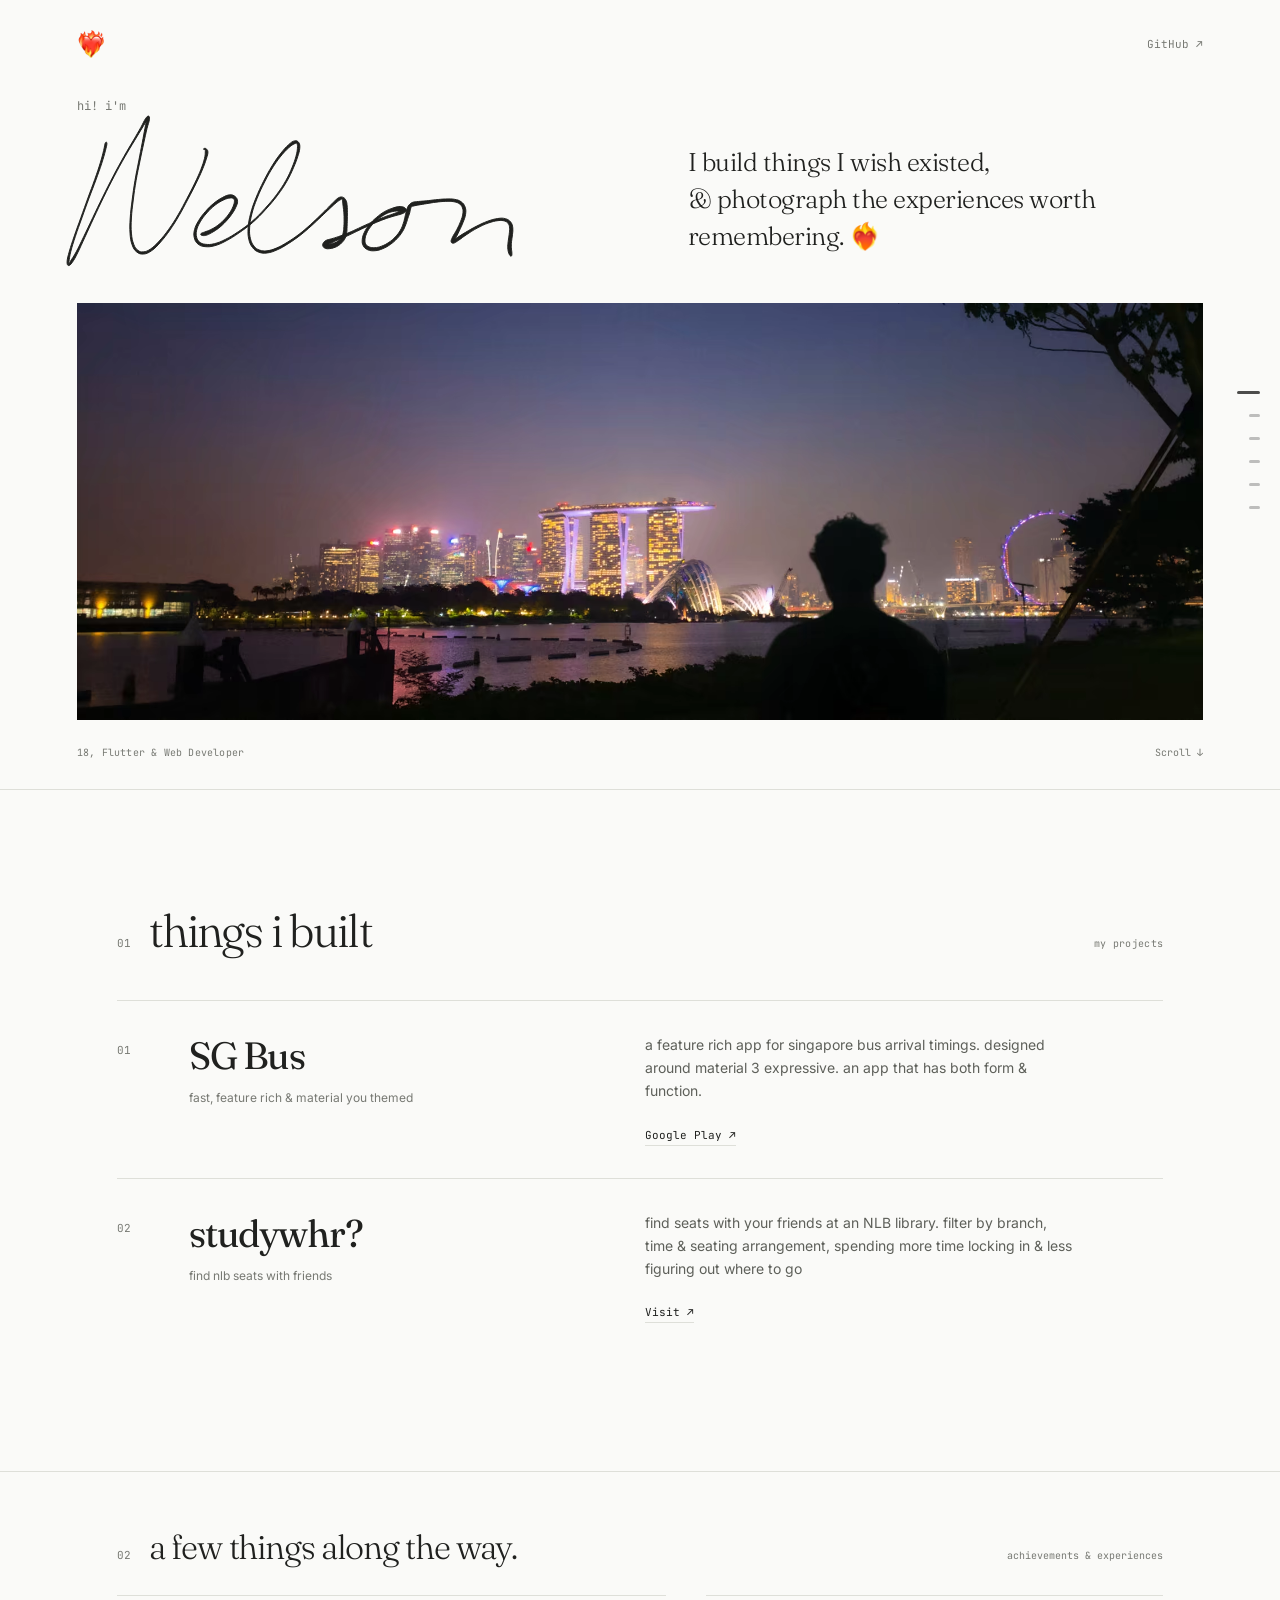
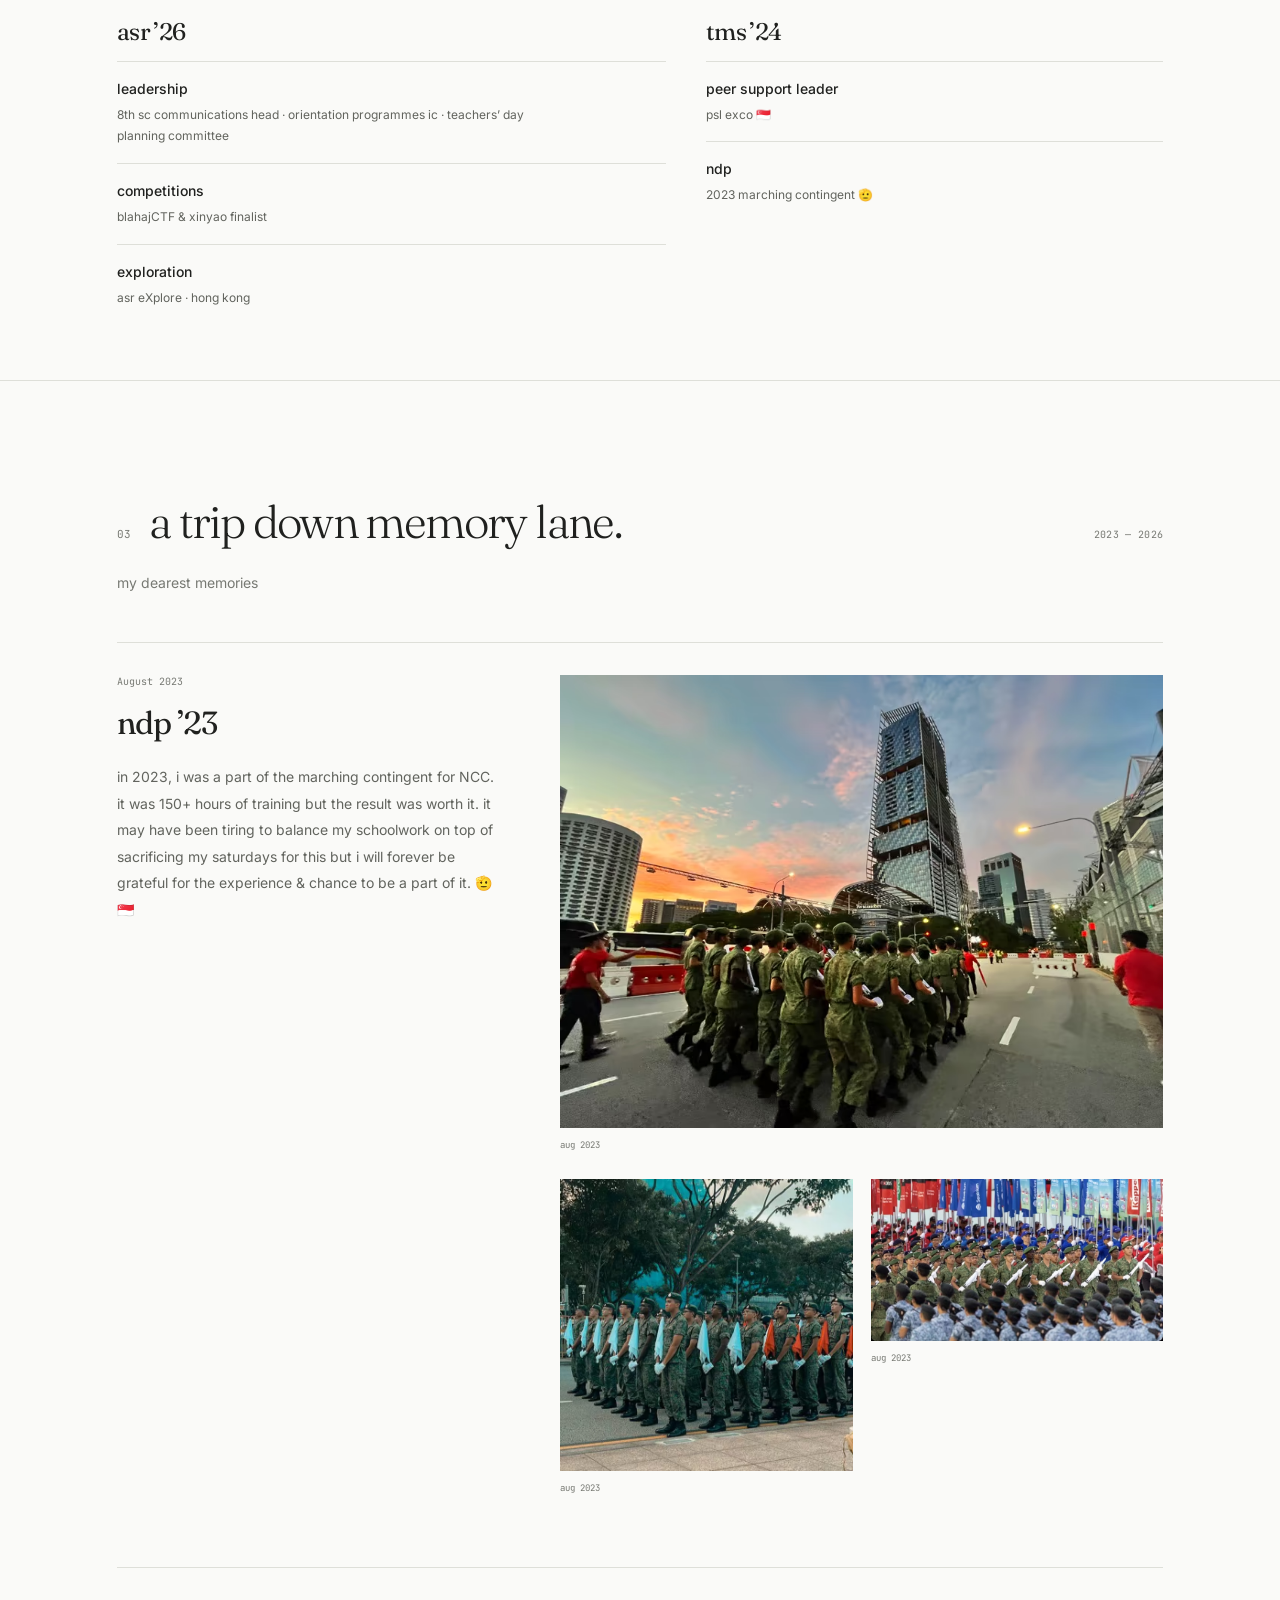
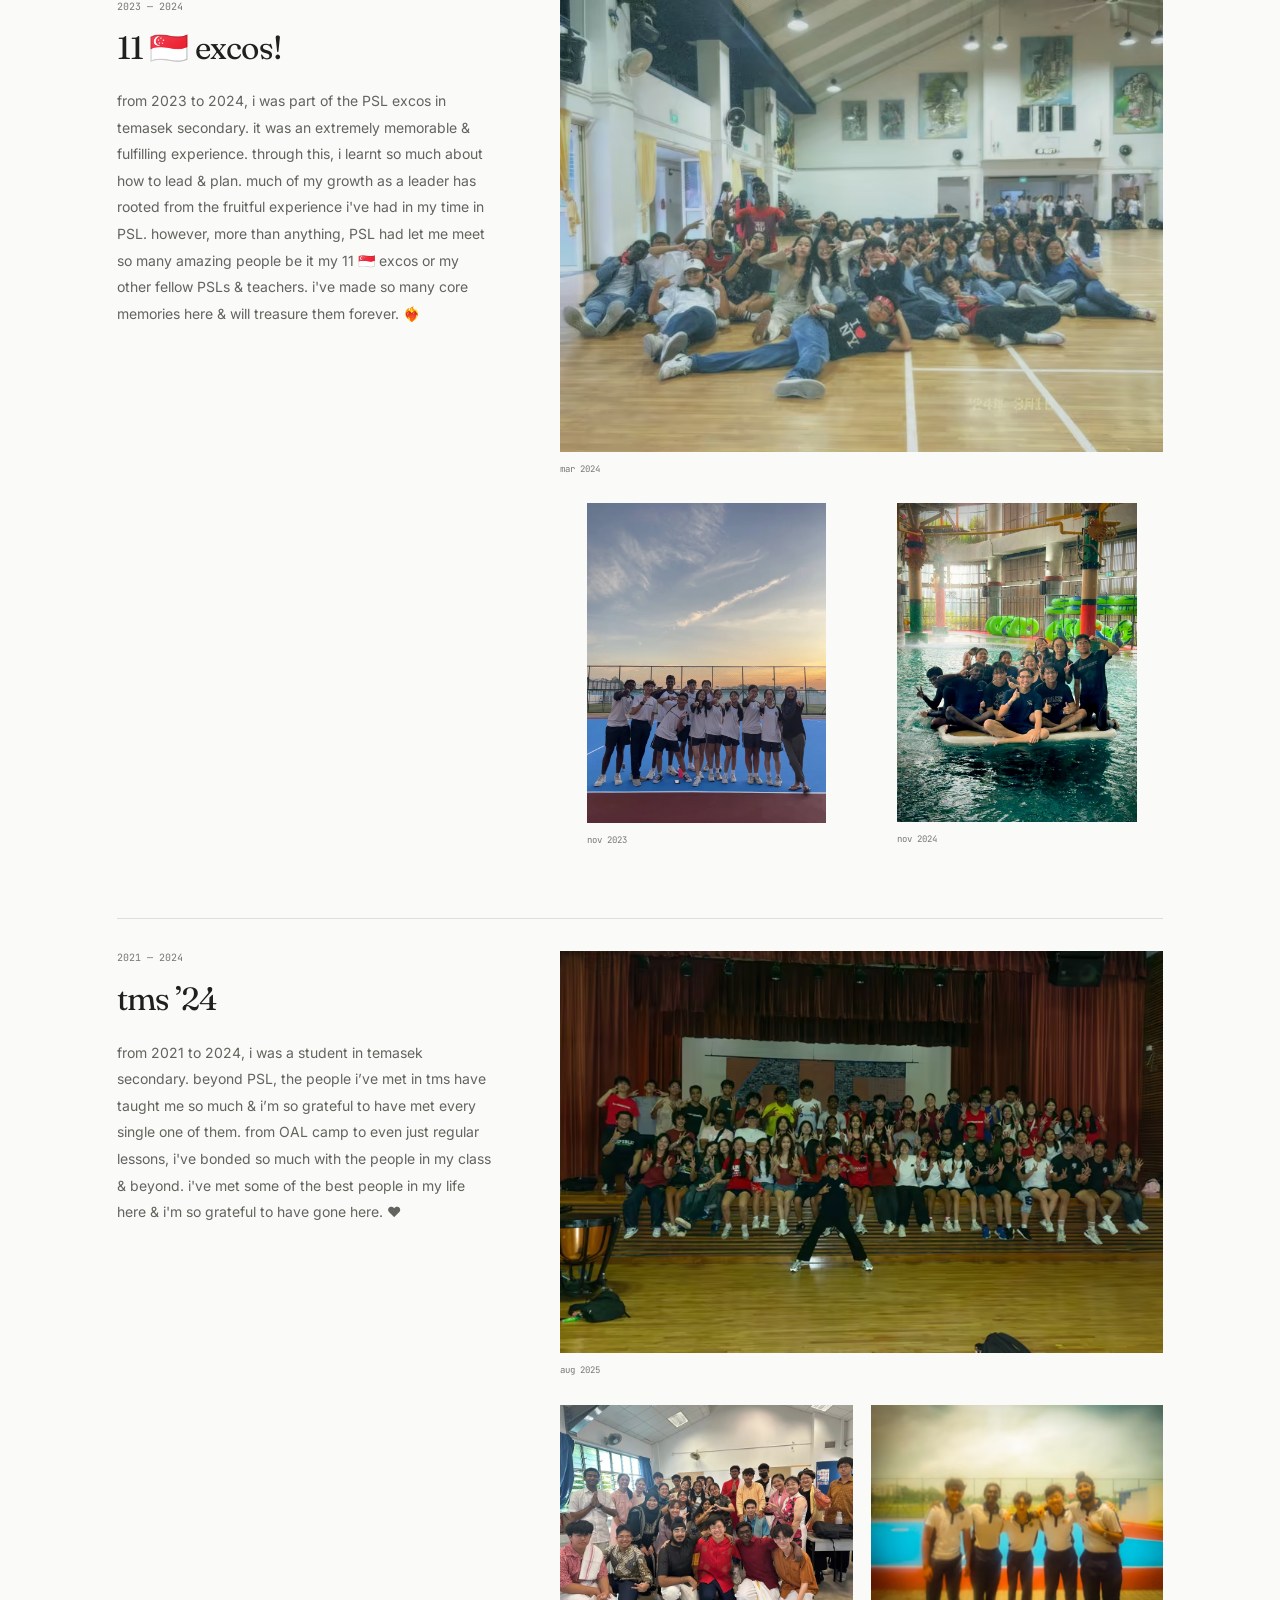
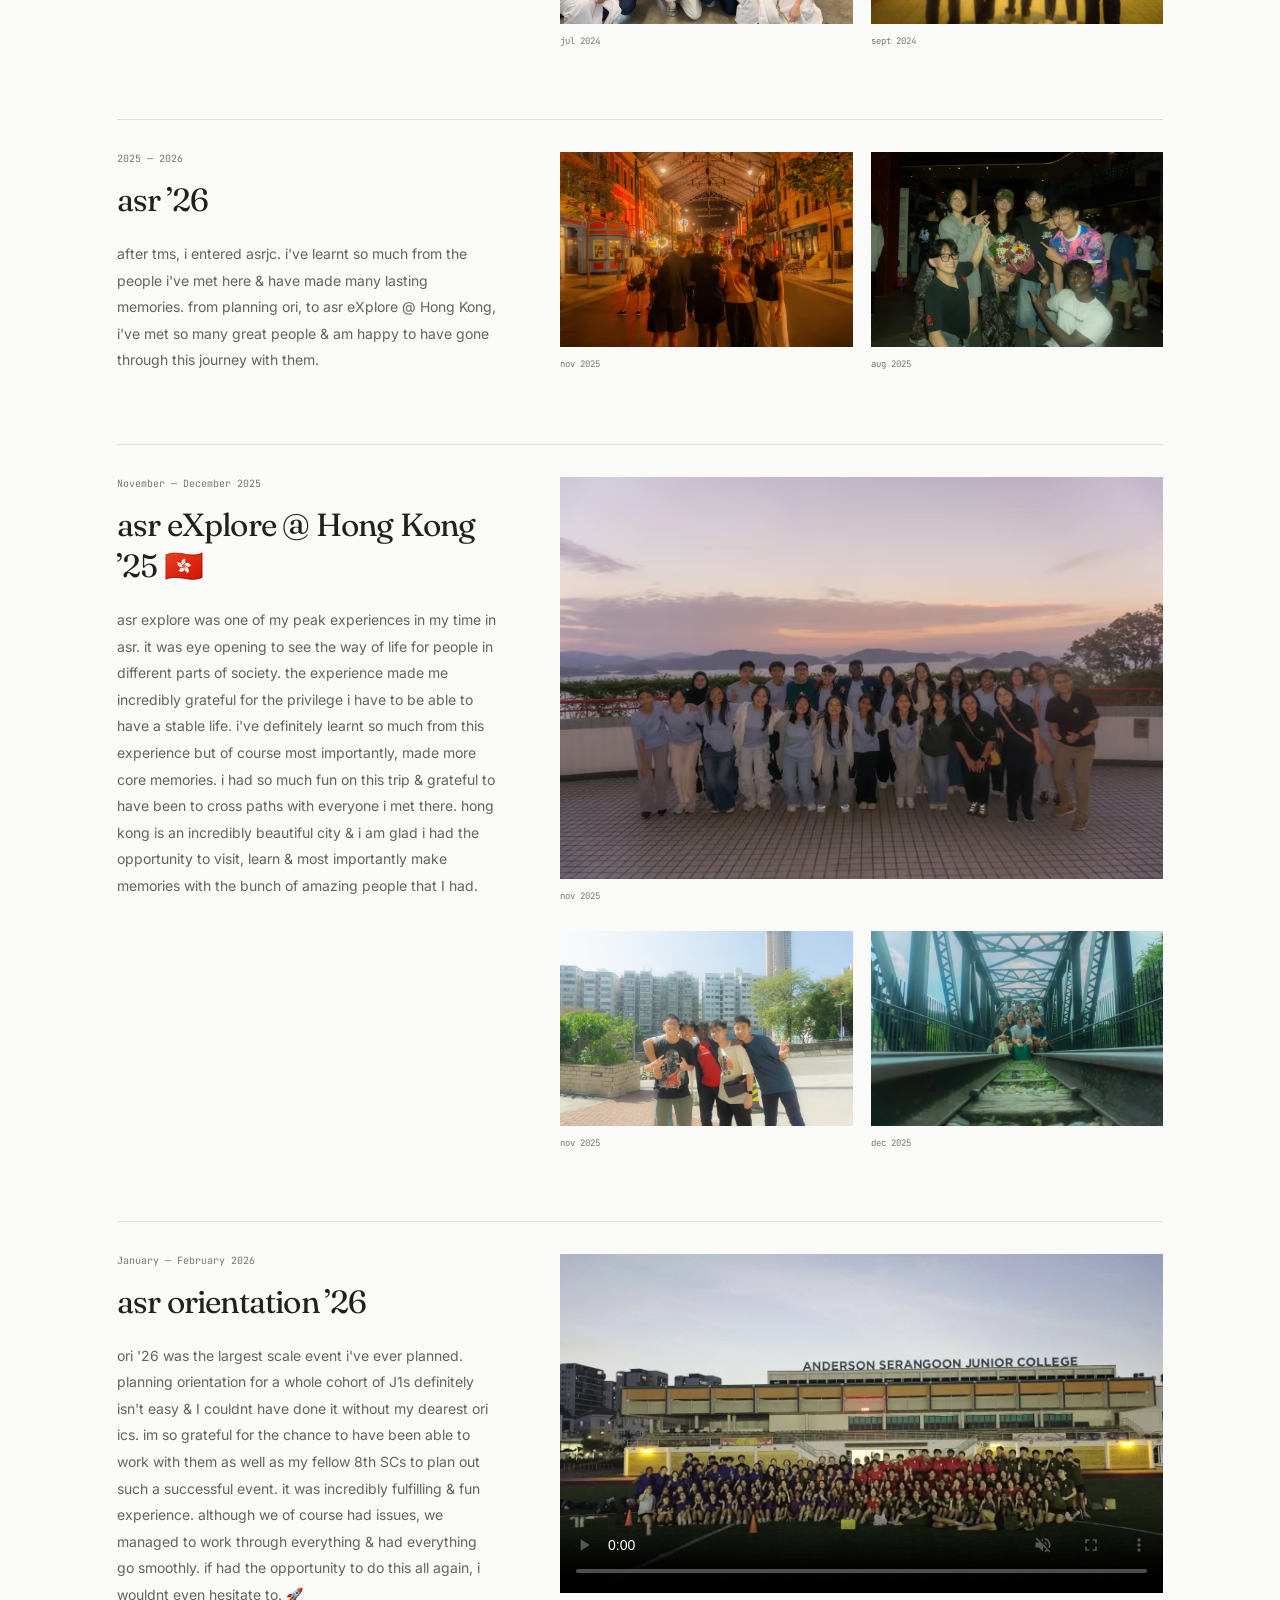
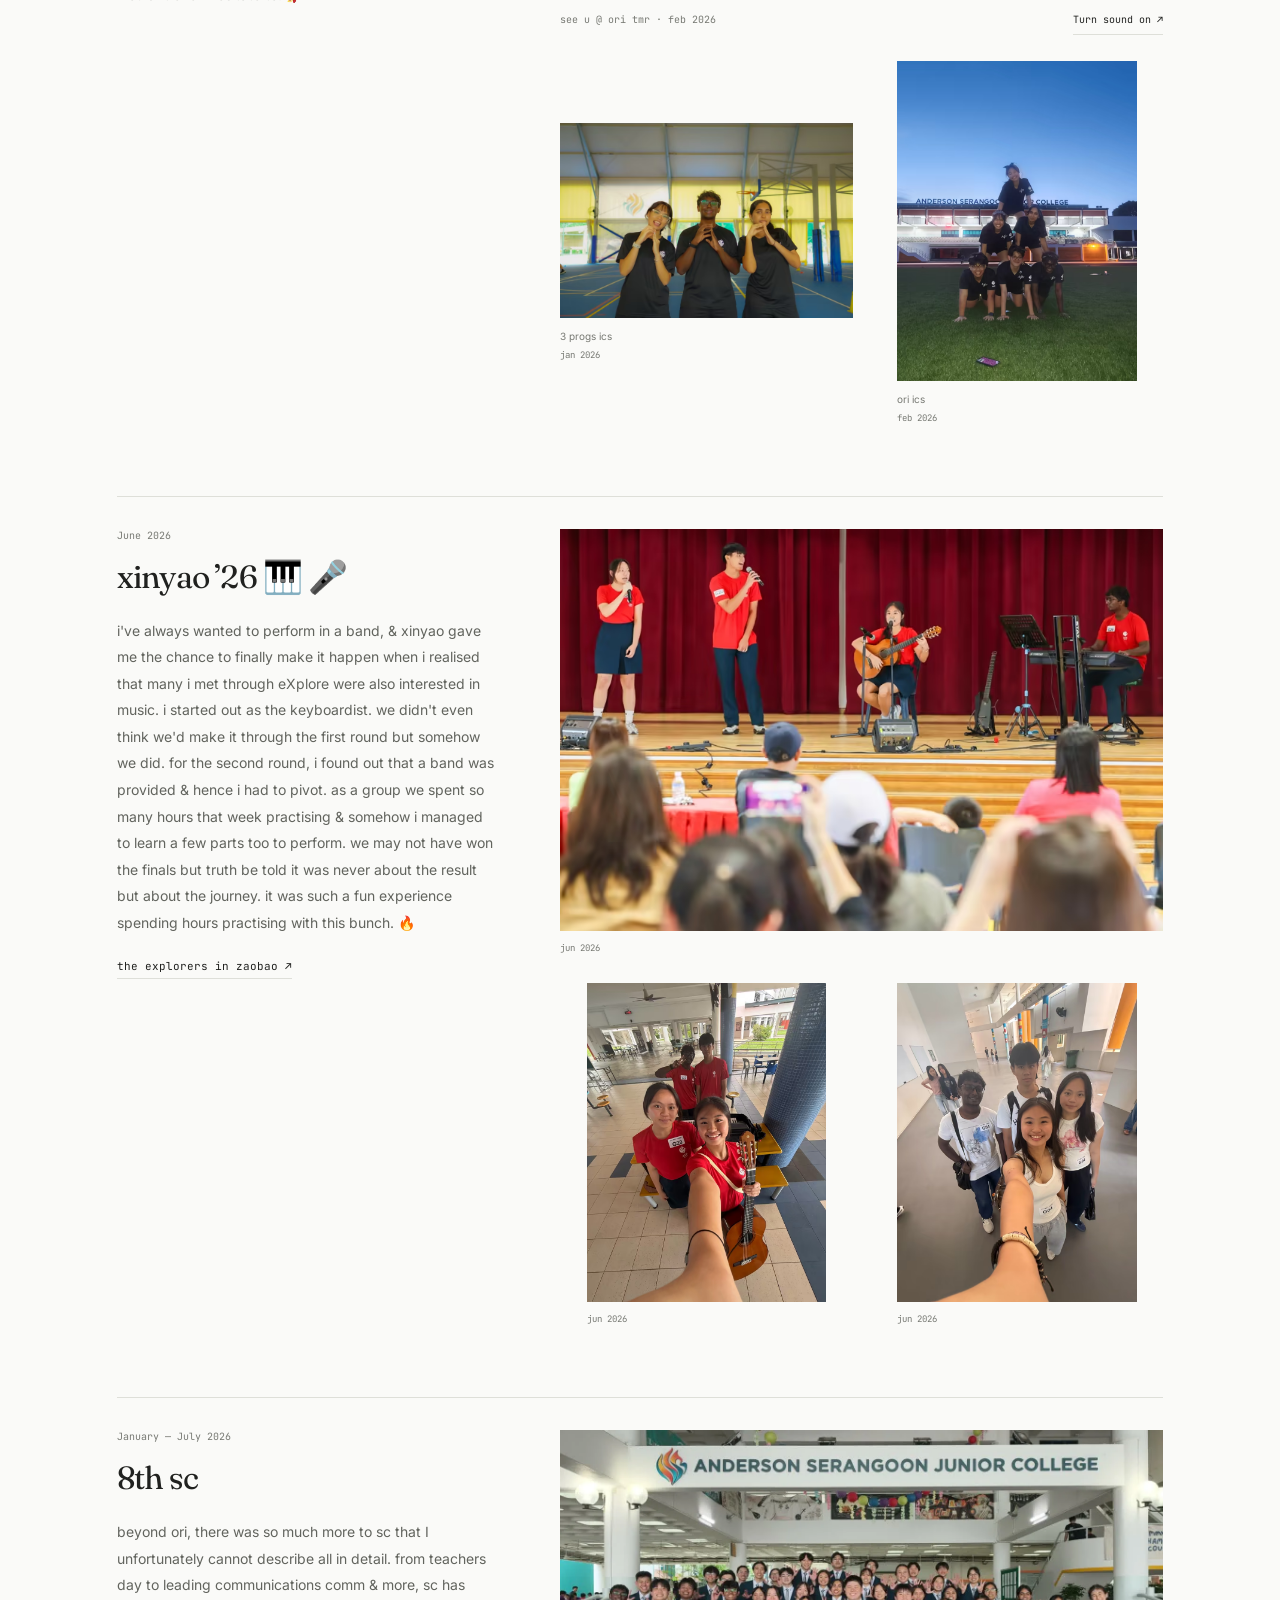
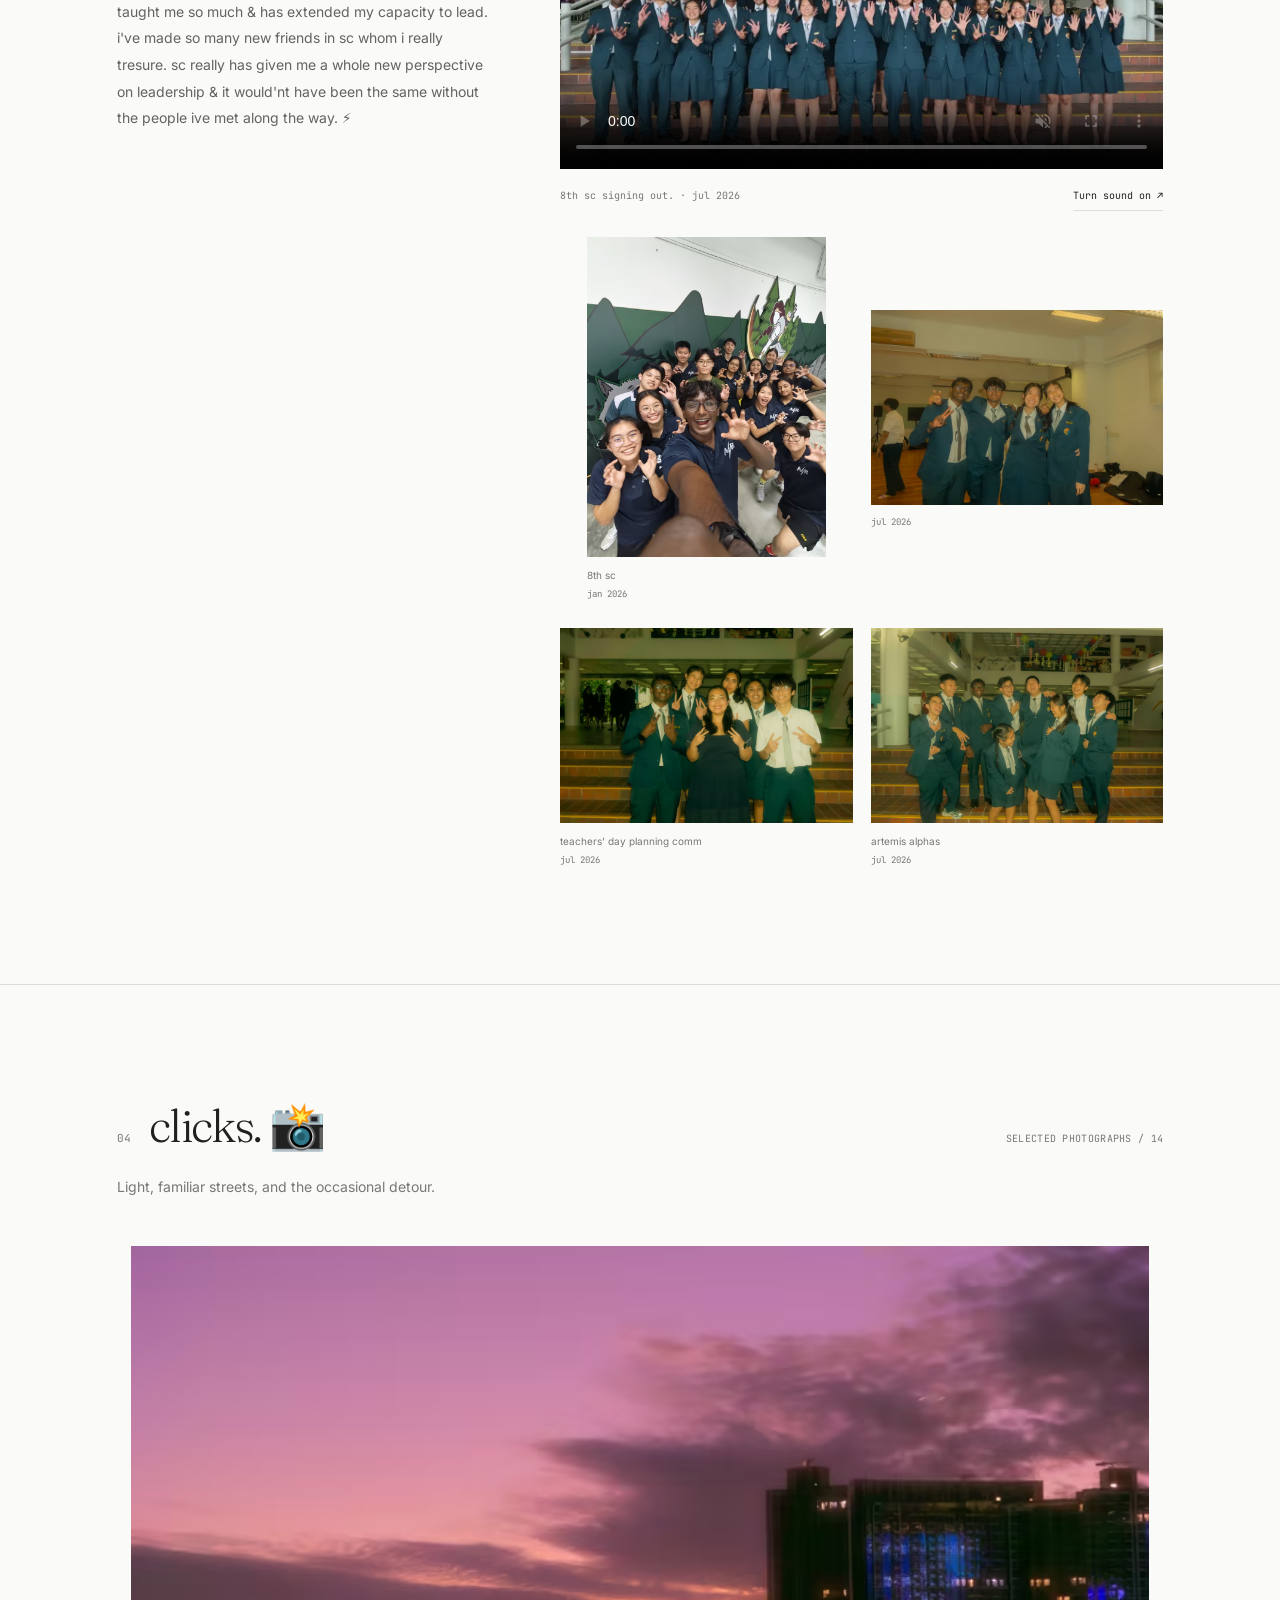
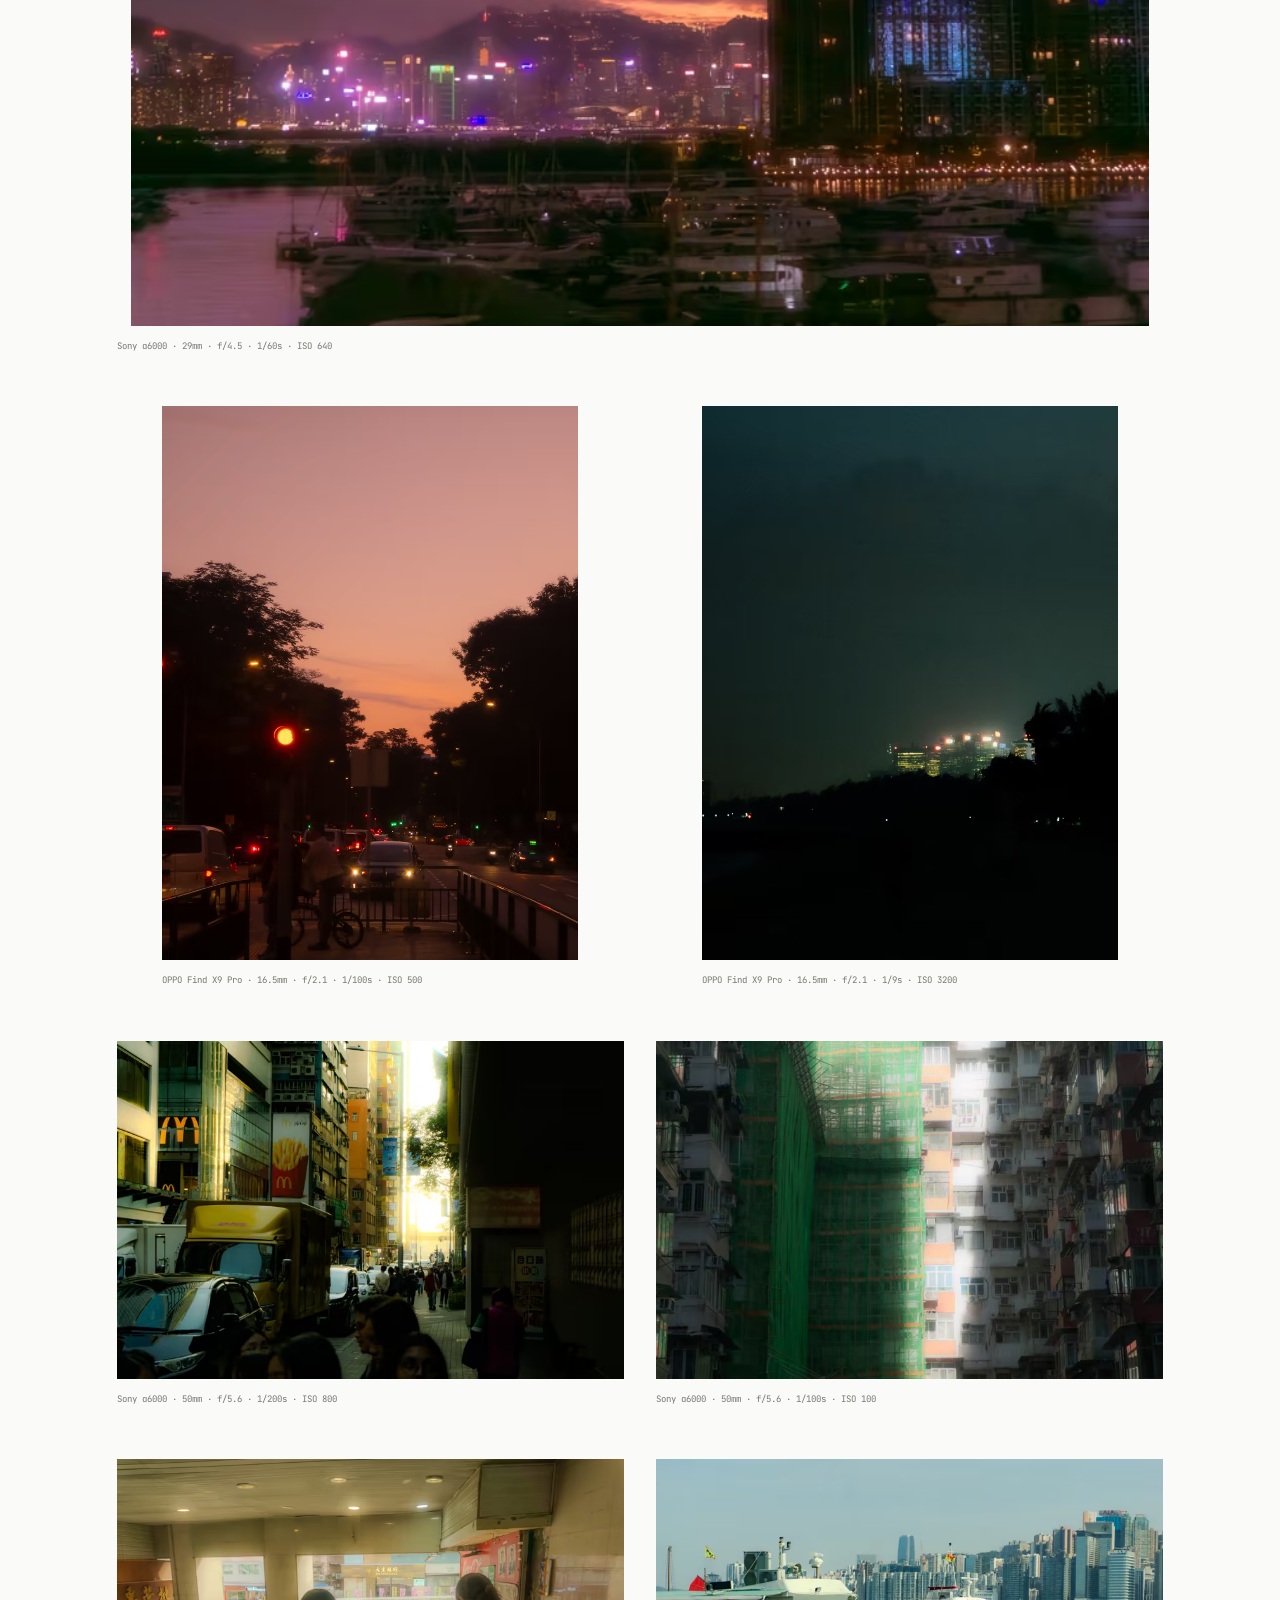
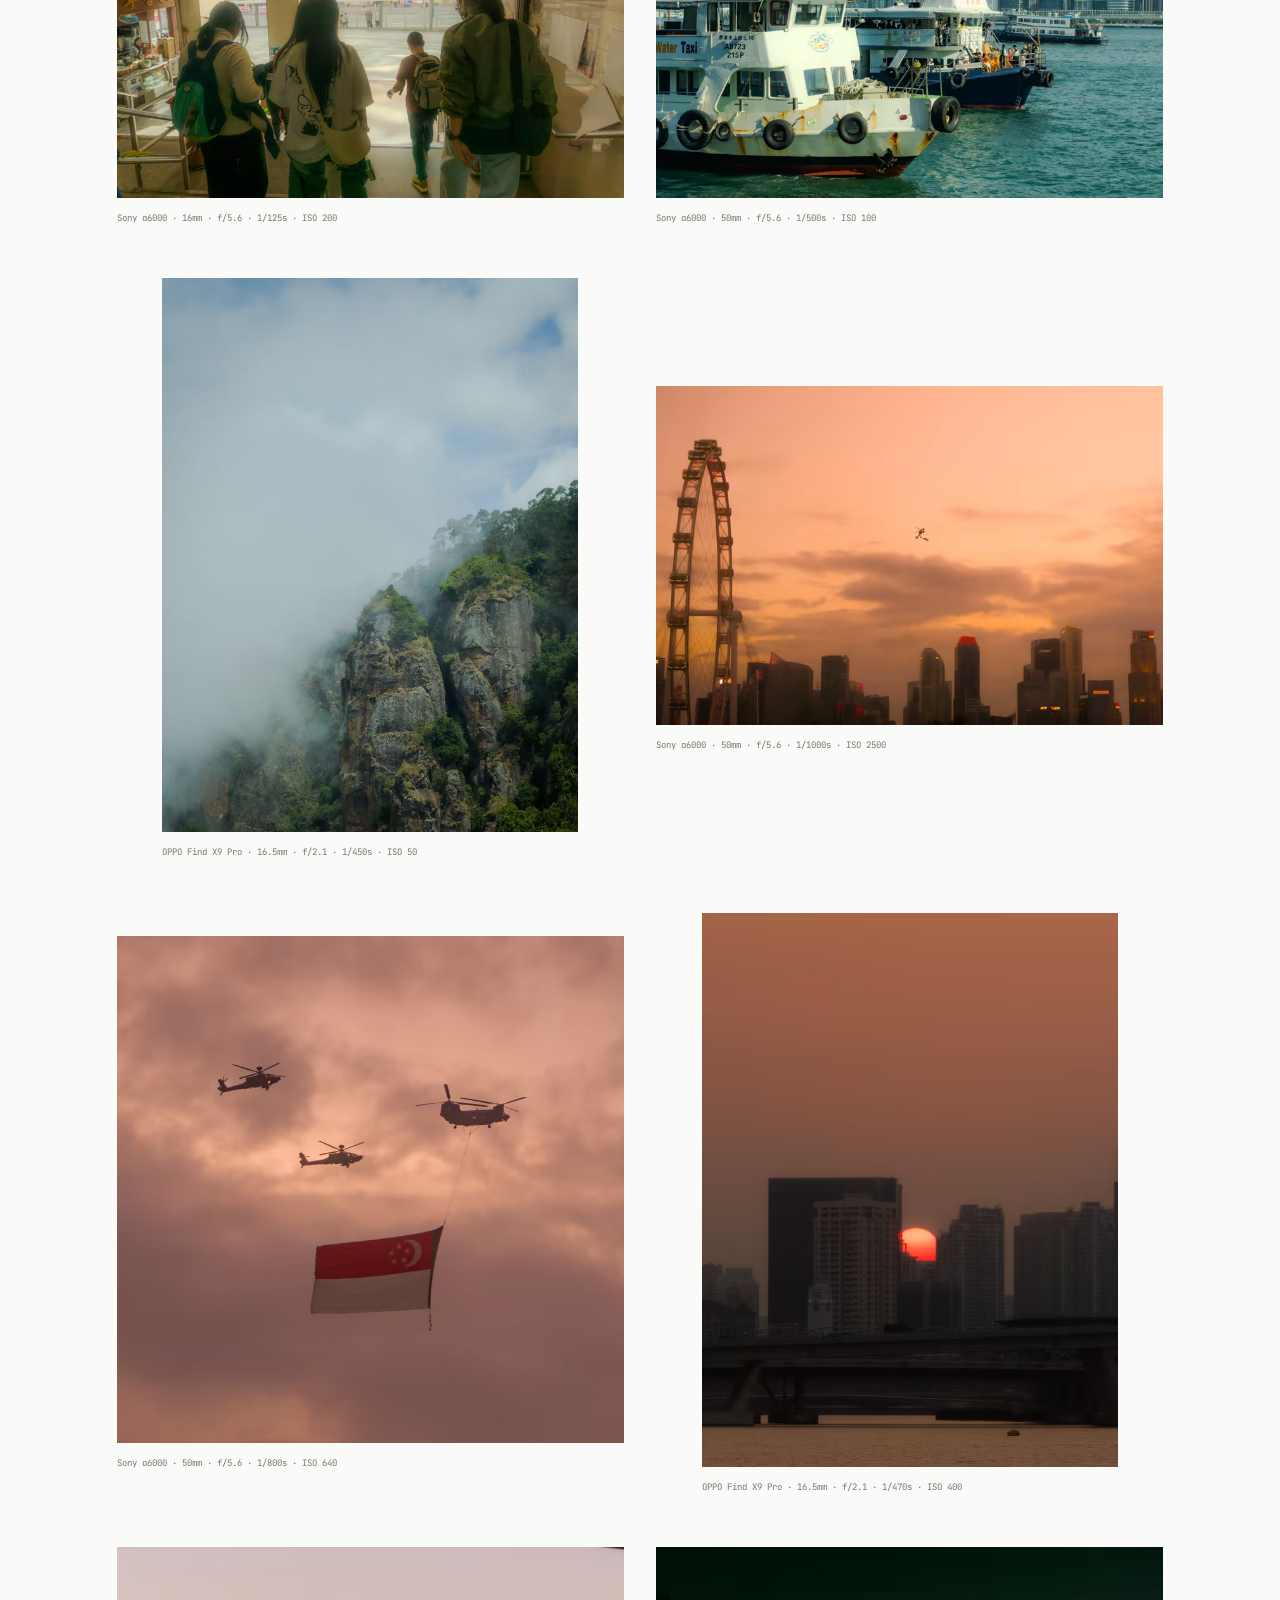
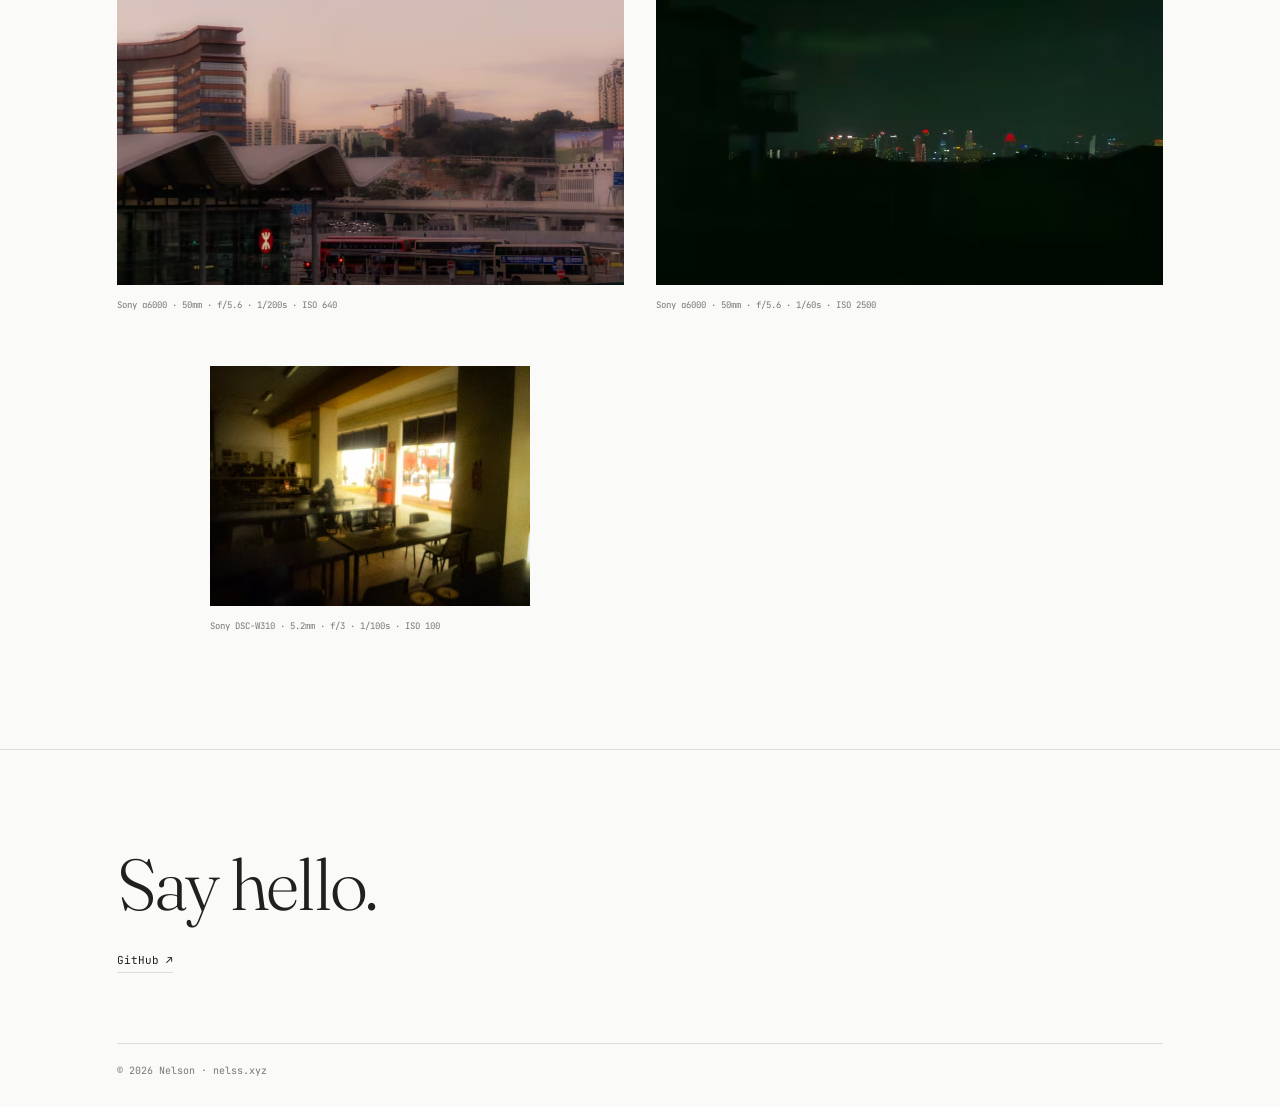
==== index.html @ e705bd1c "site revamp" ====
<!DOCTYPE html>
<html lang="en">
<head>
<meta charset="utf-8">
<meta name="viewport" content="width=device-width, initial-scale=1">
<title>Nelson — Web &amp; Flutter developer</title>
<meta name="description" content="Nelson is a web and Flutter developer based in Singapore. Bus timings, library seats, and a camera in between.">
<meta name="theme-color" content="#FAFAF7">
<link rel="icon" href="assets/favicon.svg" type="image/svg+xml">
<meta property="og:title" content="Nelson — Web &amp; Flutter developer">
<meta property="og:description" content="Bus timings, library seats, and a camera in between.">
<meta property="og:type" content="website">
<link rel="preconnect" href="https://fonts.googleapis.com">
<link rel="preconnect" href="https://fonts.gstatic.com" crossorigin>
<link rel="stylesheet" href="https://fonts.googleapis.com/css2?family=Fraunces:opsz,wght@9..144,300;9..144,400&family=Inter:wght@400;500&family=JetBrains+Mono:wght@400;500&display=swap">
<link rel="stylesheet" href="css/styles.css">
</head>
<body>

<a class="skip-link" href="#work">Skip to content</a>
<main>
  <!-- Hero -->
  <section class="hero" id="top" data-section="home">
    <div class="hero__stage">
      <div class="hero__media">
        <picture>
          <source type="image/avif" sizes="100vw"
            srcset="assets/img/hero-1200.avif 1200w, assets/img/hero-2000.avif 2000w, assets/img/hero-3200.avif 3200w, assets/img/hero-4800.avif 4800w">
          <source type="image/webp" sizes="100vw"
            srcset="assets/img/hero-1200.webp 1200w, assets/img/hero-2000.webp 2000w, assets/img/hero-3200.webp 3200w, assets/img/hero-4800.webp 4800w">
          <img src="assets/img/hero-2000.webp" width="7872" height="2912"
            alt="Silhouette against the Marina Bay skyline" fetchpriority="high" decoding="async">
        </picture>
      </div>
      <div class="hero__inner">
        <header class="hero__header"><img class="hero__emoji" src="assets/heart-on-fire.png" width="28" height="28" alt="❤️‍🔥"><a href="https://github.com/slenplayz" target="_blank" rel="noopener">GitHub ↗</a></header>
        <div class="hero__title"><p class="hero__hello">hi! i'm</p><div class="hero__name" id="hero-name" aria-hidden="true"></div><p class="hero__intro">I build things I wish existed,<br>&amp; photograph the experiences worth remembering. ❤️‍🔥</p></div>
        <div class="hero__meta">
          <p class="hero__role"><span id="age">18</span>, Flutter &amp; Web Developer</p>
          <button class="hero__cue" type="button" data-target="work">Scroll ↓</button>
        </div>
      </div>
    </div>
    <h1 class="sr-only">Nelson — Web &amp; Flutter developer based in Singapore</h1>
  </section>

  <!-- Work -->
  <section class="section" id="work" data-section="work">
    <div class="wrap">
      <div class="section-head">
        <span class="idx">01</span>
        <h2>things i built</h2><span class="section-note">my projects</span>
      </div>
      <div class="work" id="work-grid"></div>
    </div>
  </section>

  <section class="section section--experience" id="experience" data-section="experiences">
    <div class="wrap">
      <div class="section-head">
        <span class="idx">02</span>
        <h2>a few things along the way.</h2><span class="experience-caption">achievements &amp; experiences</span>
      </div>
      <div class="experience-grid">
        <article class="experience-group">
          <h3>asr ’26</h3>
          <dl class="experience-rows">
            <div><dt>leadership</dt><dd>8th sc communications head · orientation programmes ic · teachers’ day planning committee</dd></div>
            <div><dt>competitions</dt><dd>blahajCTF &amp; xinyao finalist</dd></div>
            <div><dt>exploration</dt><dd>asr eXplore · hong kong</dd></div>
          </dl>
        </article>
        <article class="experience-group">
          <h3>tms ’24</h3>
          <dl class="experience-rows">
            <div><dt>peer support leader</dt><dd>psl exco 🇸🇬</dd></div>
            <div><dt>ndp</dt><dd>2023 marching contingent 🫡</dd></div>
          </dl>
        </article>
      </div>
    </div>
  </section>

  <!-- Life -->
  <section class="section" id="life" data-section="life">
    <div class="wrap">
      <div class="section-head">
        <span class="idx">03</span>
        <h2>a trip down memory lane.</h2><span class="section-note">2023 — 2026</span>
      </div>
      <p class="section-intro">my dearest memories</p>
      <ol class="timeline" id="timeline"></ol>
    </div>
  </section>

  <!-- Lens -->
  <section class="section" id="lens" data-section="clicks">
    <div class="wrap">
      <div class="section-head">
        <span class="idx">04</span>
        <h2>clicks. 📸</h2><span class="section-note">Selected photographs / 14</span>
      </div>
      <p class="section-intro">Light, familiar streets, and the occasional detour.</p>
      <div class="lens" id="lens-grid"></div>
    </div>
  </section>

  <!-- Contact -->
  <footer class="site-foot" id="contact" data-section="say hi">
    <div class="wrap">
      <p class="foot__lead">Say hello.</p>
      <div class="foot__links" id="contact-links"></div>
      <div class="foot__base">
        <span>© <span id="year"></span> Nelson · nelss.xyz</span>
      </div>
    </div>
  </footer>
</main>

<nav class="rail" id="rail" aria-label="Jump to section"></nav>

<div class="lb" id="lightbox" role="dialog" aria-modal="true" aria-label="Image viewer" hidden>
  <div class="lb__stage">
    <img id="lb-img" alt="">
  </div>
  <div class="lb__meta">
    <span id="lb-meta"></span>
    <span id="lb-original"></span>
  </div>
  <button class="lb__close" id="lb-close" aria-label="Close">Close ✕</button>
  <button class="lb__nav lb__nav--prev" id="lb-prev" aria-label="Previous">←</button>
  <button class="lb__nav lb__nav--next" id="lb-next" aria-label="Next">→</button>
</div>

<noscript><p class="wrap" style="padding:40px 0">This page needs JavaScript to show the photographs.</p></noscript>

<script src="js/manifest.js"></script>
<script src="js/name-svg.js"></script>
<script src="js/data.js"></script>
<script src="js/main.js"></script>
</body>
</html>
---- css/styles.css ----
/* One page, a quiet interface, and room for the photographs. */
:root{--paper:#fafaf8;--paper-2:#eeefec;--ink:#20211f;--grey:#777973;--hair:#dedfd9;--max:1200px;--gut:clamp(24px,6vw,80px);--serif:'Fraunces',Georgia,serif;--sans:'Inter',system-ui,sans-serif;--mono:'JetBrains Mono',monospace;--ease:cubic-bezier(.2,.6,.2,1)}
*,*::before,*::after{box-sizing:border-box}html{scroll-behavior:smooth;-webkit-text-size-adjust:100%}body{margin:0;background:var(--paper);color:var(--ink);font:16px/1.65 var(--sans);-webkit-font-smoothing:antialiased}h1,h2,h3,p,figure{margin:0}ol,ul{margin:0;padding:0;list-style:none}a{color:inherit}button{font:inherit;color:inherit;background:none;border:0;padding:0;cursor:pointer}img,picture,video{display:block;max-width:100%}.wrap{max-width:var(--max);margin:auto;padding-inline:var(--gut)}::selection{background:var(--ink);color:var(--paper)}:focus-visible{outline:2px solid currentColor;outline-offset:5px}.sr-only{position:absolute;width:1px;height:1px;padding:0;margin:-1px;overflow:hidden;clip:rect(0,0,0,0);white-space:nowrap}.skip-link{position:fixed;top:12px;left:12px;z-index:200;background:var(--paper);padding:12px;transform:translateY(-150%)}.skip-link:focus{transform:none}
/* A panoramic opening preserves the X-Pan's composition. */
.hero__stage{position:relative;display:flex;flex-direction:column;padding:30px var(--gut) 22px}.hero__inner{display:contents}.hero__header{order:0;display:grid;grid-template-columns:1fr 1fr;align-items:center}.hero__emoji{width:28px;height:28px}.hero__header a{justify-self:end;font:11px var(--mono);color:var(--grey);text-decoration:none;transition:color .2s,opacity .2s}.hero__header a:hover{color:var(--ink)}.hero__title{order:1;flex:none;display:grid;grid-template-columns:1fr 1fr;align-content:center;align-items:end;padding-block:40px 28px;max-width:1280px;width:100%;margin:auto;position:relative}.hero__hello{grid-column:1/-1;font:12px var(--mono);color:var(--grey);margin-bottom:0}.hero__name{width:min(88%,450px);margin-left:-12px}.hero__name svg{width:100%;height:auto;overflow:visible}.hero__name path{fill:transparent;stroke:var(--ink);stroke-width:1.4;stroke-linejoin:round}.nl-1{stroke-dasharray:1659.0865;stroke-dashoffset:1659.0865;animation:draw 1.1s ease .1s forwards,fill .7s ease 1s forwards}.nl-2{stroke-dasharray:2888.7756;stroke-dashoffset:2888.7756;animation:draw 1.1s ease .25s forwards,fill .7s ease 1.2s forwards}.hero__intro{font:300 clamp(19px,2vw,28px)/1.45 var(--serif);padding:0 0 20px 48px;letter-spacing:-.02em}.hero__media{order:2;width:100%;max-width:1600px;margin-inline:auto;background:#121318;overflow:hidden}.hero__media img{width:100%;height:auto;aspect-ratio:7872/2912;object-fit:cover;animation:appear 1.1s ease}.hero__meta{order:3;display:flex;justify-content:space-between;align-items:center;margin-top:18px;font:10px var(--mono);letter-spacing:.02em;color:var(--grey)}.hero__cue{padding:8px 0}.hero__cue:hover{color:var(--ink)}@keyframes draw{to{stroke-dashoffset:0}}@keyframes fill{to{fill:var(--ink)}}@keyframes appear{from{opacity:0}to{opacity:1}}
/* Chat-like section markers with generously sized hit areas. */
.rail{touch-action:none;user-select:none;position:fixed;right:10px;top:50%;transform:translateY(-50%);z-index:70;display:flex;flex-direction:column;align-items:flex-end;padding:8px 2px;background:transparent;transition:padding .28s}
.rail__btn{position:relative;display:flex;align-items:center;justify-content:flex-end;width:40px;height:23px;padding:0 8px;transition:height .3s var(--ease)}
.rail__dot{height:3px;width:11px;border-radius:3px;background:var(--ink);opacity:.28;transform-origin:right center;transition:width .3s var(--ease),opacity .25s,transform .3s var(--ease)}
.rail__btn.is-active .rail__dot{width:23px;opacity:.8}
.rail__label{position:absolute;right:calc(100% + 4px);white-space:nowrap;font:10px var(--mono);padding:6px 9px;opacity:0;transform:translateX(6px) scale(.96);transform-origin:right;pointer-events:none;transition:opacity .2s,transform .25s var(--ease)}
.rail__btn:focus-visible .rail__label{opacity:1;transform:none}
body::after{content:"";position:fixed;inset:0;background:radial-gradient(ellipse 100% 90% at 100% 50%,rgba(0,0,0,.82) 0%,rgba(0,0,0,.68) 24%,rgba(0,0,0,.28) 60%,transparent 100%);opacity:0;pointer-events:none;z-index:69;transition:opacity .2s}
body.rail-dragging::after{opacity:1}

.rail.is-dragging .rail__label{color:#fff;opacity:1;transform:none;padding-block:4px}
.rail.is-dragging .rail__dot{background:#fff;opacity:.6}
.rail.is-dragging .rail__btn.is-active .rail__dot{opacity:1}
.rail:focus-within .rail__dot{opacity:.55}.rail__btn:focus-visible .rail__dot{width:28px;opacity:1}
@media(hover:hover) and (pointer:fine){.rail:hover{padding-block:11px}.rail:hover .rail__btn{height:27px}.rail:hover .rail__dot{width:17px;opacity:.55}.rail:hover .rail__btn.is-active .rail__dot{width:25px;opacity:.85}.rail .rail__btn:hover .rail__dot{width:30px;opacity:1;transform:scaleY(1.25)}.rail__btn:has(+ .rail__btn:hover) .rail__dot,.rail__btn:hover + .rail__btn .rail__dot{width:22px}.rail__btn:hover .rail__label{opacity:1;transform:none}}
@media(hover:none),(pointer:coarse){.rail__btn{width:36px;height:44px}.rail__btn:active .rail__dot{width:25px;opacity:1}}

.section{padding-block:clamp(70px,9vw,120px);border-top:1px solid var(--hair)}.section-head{display:flex;align-items:baseline;gap:18px;margin-bottom:42px}.idx{font:11px var(--mono);color:var(--grey)}h2{font:300 clamp(30px,4vw,46px)/1.15 var(--serif);letter-spacing:-.035em}#work .section-note{text-transform:none}.section-note{margin-left:auto;font:10px var(--mono);color:var(--grey);text-transform:uppercase;letter-spacing:.03em}.section-intro{color:var(--grey);font-size:14px;margin-top:-20px;margin-bottom:48px;max-width:55ch}
.work{display:grid;gap:0}.work__item{display:grid;grid-template-columns:48px 1fr 1.2fr;column-gap:24px;border-top:1px solid var(--hair);padding-block:32px}.work__no{font:11px var(--mono);color:var(--grey);padding-top:10px}.work h3{font:400 clamp(27px,3vw,38px)/1.2 var(--serif);letter-spacing:-.03em}.work__subtitle{display:block;margin-top:10px;color:var(--grey);font-size:12px;line-height:1.6}.work__description{grid-column:3;grid-row:1/3;color:#5e605a;font-size:14px;max-width:48ch}.tags{grid-column:2;display:flex;flex-wrap:wrap;gap:5px 12px;margin-top:16px}.tag{font:10px var(--mono);color:var(--grey)}.links{grid-column:3;display:flex;gap:22px;margin-top:20px}.links a{font:11px var(--mono);text-decoration:none;border-bottom:1px solid var(--hair);padding-bottom:3px}.links a:hover{border-color:var(--ink)}
/* Event chapters pair personal stories with photographs in their own proportions. */
.section--experience{padding-block:56px}.section--experience .section-head{margin-bottom:28px}.section--experience h2{font-size:clamp(26px,3vw,34px)}.experience-grid{display:grid;grid-template-columns:1.2fr 1fr;gap:40px}.experience-group{border-top:1px solid var(--hair);padding-top:20px}.experience-group h3{font:400 24px/1.3 var(--serif);letter-spacing:-.025em;margin-bottom:14px}.experience-caption{margin-left:auto;color:var(--grey);font:10px/1.6 var(--mono)}.experience-rows{margin:0}.experience-rows>div{padding-block:16px;border-top:1px solid var(--hair)}.experience-rows dt{font:500 14px/1.5 var(--sans);margin-bottom:5px}.experience-rows dd{margin:0;color:#62645e;font-size:12px;line-height:1.8;max-width:52ch}
@media(max-width:850px){.section--experience .section-head{flex-wrap:wrap}.experience-caption{flex-basis:100%;margin-left:29px;margin-top:-8px}}
@media(max-width:600px){.experience-caption{margin-left:23px}.experience-grid{grid-template-columns:1fr;gap:24px}.section--experience{padding-block:40px}}
.timeline{display:grid;gap:70px}
.memory-event{border-top:1px solid var(--hair);padding-top:32px}
.memory-event__layout{display:grid;grid-template-columns:minmax(0,.85fr) minmax(0,1.35fr);gap:clamp(28px,5vw,64px);align-items:start}
.memory-event__story{position:sticky;top:32px}
.memory-event__period{display:block;font:10px var(--mono);color:var(--grey);margin-bottom:14px}
.memory-event h3{font:400 clamp(25px,2.6vw,32px)/1.3 var(--serif);letter-spacing:-.025em;margin-bottom:20px}
.memory-event__story p{font-size:14px;line-height:1.9;color:#62645e;max-width:46ch}
.memory-event__link{display:inline-block;margin-top:20px;font:11px/1.7 var(--mono);text-decoration:none;border-bottom:1px solid var(--hair);padding-bottom:3px}.memory-event__link:hover{border-color:var(--ink)}
.memory-event__gallery{display:grid;grid-template-columns:repeat(2,minmax(0,1fr));gap:26px 18px;align-items:center;min-width:0}
.memory-event__gallery[data-count="3"]>.memory-photo:first-child:not(.memory-photo--portrait){grid-column:1/-1}
.memory-event__gallery[data-count="3"]>.memory-photo:nth-child(3):last-child{align-self:start}

.memory-photo{min-width:0}.memory-photo--portrait{width:82%;justify-self:center}
.memory-photo img{width:100%;height:auto}
.memory-photo figcaption{font:10px/1.7 var(--sans);color:var(--grey);margin-top:10px}
.memory-photo time{display:block;text-transform:lowercase;font:9px/1.7 var(--mono);margin-top:3px}
.memory-video{grid-column:1/-1}.tl__video{background:#101010}.tl__video video{display:block;width:100%;height:auto}
.memory-video figcaption{display:flex;align-items:baseline;justify-content:space-between;gap:16px;margin-top:12px;font:10px/1.7 var(--mono);color:var(--grey)}
.video-sound{padding:6px 0;white-space:nowrap;border-bottom:1px solid var(--hair);color:var(--ink)}
.media-btn{display:block;width:100%;position:relative;overflow:hidden}.media-btn img{height:auto;max-width:100%;transition:filter .3s}.media-btn:hover img{filter:brightness(1.06)}
/* Curated row order, with generous margins around the smaller frames. */
.lens{display:grid;grid-template-columns:1fr 1fr;gap:52px 32px;align-items:center}.lens figure:first-child{grid-column:1/-1}.lens figure:nth-child(2),.lens figure:nth-child(3),.lens figure:nth-child(8),.lens figure:nth-child(11){width:82%;justify-self:center}.lens figure:last-child{width:min(100%,400px);justify-self:center}.lens img{width:100%;height:auto;max-height:680px;object-fit:contain}.exif{display:block;margin-top:12px;font:9px/1.8 var(--mono);color:var(--grey)}
.site-foot{padding-block:90px 30px;border-top:1px solid var(--hair)}.foot__lead{font:300 clamp(42px,6vw,72px) var(--serif);letter-spacing:-.035em}.foot__links{display:flex;gap:32px;margin-top:25px}.foot__links a{font:11px var(--mono);text-decoration:none;border-bottom:1px solid var(--hair);padding-bottom:5px}.foot__base{display:flex;justify-content:space-between;gap:16px;margin-top:70px;border-top:1px solid var(--hair);padding-top:20px;font:10px var(--mono);color:var(--grey)}
.reveal{opacity:1}.js-ready .reveal{opacity:0;transform:translateY(14px);transition:opacity .65s var(--ease),transform .65s var(--ease)}.js-ready .reveal.is-in{opacity:1;transform:none}
.lb{position:fixed;inset:0;width:100%;height:100dvh;z-index:100;background:#101110;color:#f5f5f3;display:grid;grid-template-rows:minmax(0,1fr) auto;padding:60px clamp(24px,5vw,70px) 24px}.lb[hidden]{display:none}.lb__stage{position:relative;min-width:0;min-height:0;overflow:hidden}.lb__stage img{position:absolute;inset:0;margin:auto;max-width:min(100%,var(--image-max-width,100%));max-height:min(100%,var(--image-max-height,100%));width:auto;height:auto;object-fit:contain}.lb__meta{display:flex;justify-content:space-between;flex-wrap:wrap;gap:12px;padding-top:22px;font:10px/1.8 var(--mono);color:#bdbeb9}.lb__meta a{color:#fff}.lb__close{position:absolute;right:28px;top:18px;padding:8px;font:11px var(--mono)}.lb__nav{position:absolute;top:50%;transform:translateY(-50%);font-size:24px;padding:16px;background:#10111099;border-radius:50%}.lb__nav--prev{left:8px}.lb__nav--next{right:8px}.lb__nav[hidden]{display:none}
@media(min-width:1700px){.hero__stage{padding-inline:max(var(--gut),calc((100vw - 1600px)/2))}}
@media(max-width:850px){.section-note{display:none}.memory-event__layout{grid-template-columns:1fr;gap:28px}.memory-event__story{position:static}.memory-event__story p{max-width:65ch}.memory-event__gallery{max-width:640px;width:100%}.hero__intro{font-size:21px;padding-left:24px}.work__item{grid-template-columns:35px 1fr 1.2fr;column-gap:16px}}
@media(max-width:600px){:root{--gut:24px}.hero__stage{padding-top:25px}.hero__emoji{width:24px;height:24px}.hero__title{grid-template-columns:1fr;padding-block:40px 26px}.hero__name{width:min(84%,320px);margin-left:0}.hero__intro{padding:20px 0 0;font-size:22px}.hero__media img{aspect-ratio:1.55;object-position:65% center}.hero__meta{font-size:8px}.rail{right:2px}.rail__btn{width:30px;padding-inline:6px}.rail__dot{width:7px}.rail__btn.is-active .rail__dot{width:16px}.section-head{gap:12px;margin-bottom:30px}h2{font-size:31px}.section-intro{margin-top:-8px;margin-bottom:32px}.work__item{grid-template-columns:28px 1fr;row-gap:6px}.work__description{grid-column:2;grid-row:auto;margin-top:10px}.tags,.links{grid-column:2;margin-top:12px}.timeline{gap:48px}.memory-event{padding-top:24px}.memory-event h3{font-size:27px;margin-bottom:14px}.memory-event__story p{font-size:13px;line-height:1.85}.memory-event__gallery{gap:22px 12px}.memory-video figcaption{flex-wrap:wrap;gap:4px 16px}.lens{gap:32px;grid-template-columns:1fr}.lens figure:first-child{grid-column:auto}.lens figure:nth-child(n){width:100%}.lens figure:last-child{width:min(100%,360px)}.lens img{max-height:560px}.exif{font-size:9px}.foot__base{flex-wrap:wrap}.lb{padding:65px 18px 24px}.lb__meta{font-size:9px}}
@media(prefers-reduced-motion:reduce){html{scroll-behavior:auto}body::after,.rail,.rail__btn,.rail__dot,.rail__label{transition:none}.js-ready .reveal{opacity:1;transform:none;transition:none}.hero__name path{animation:none;fill:var(--ink);stroke-dashoffset:0}.hero__media img{animation:none}.media-btn img{transition:none}}
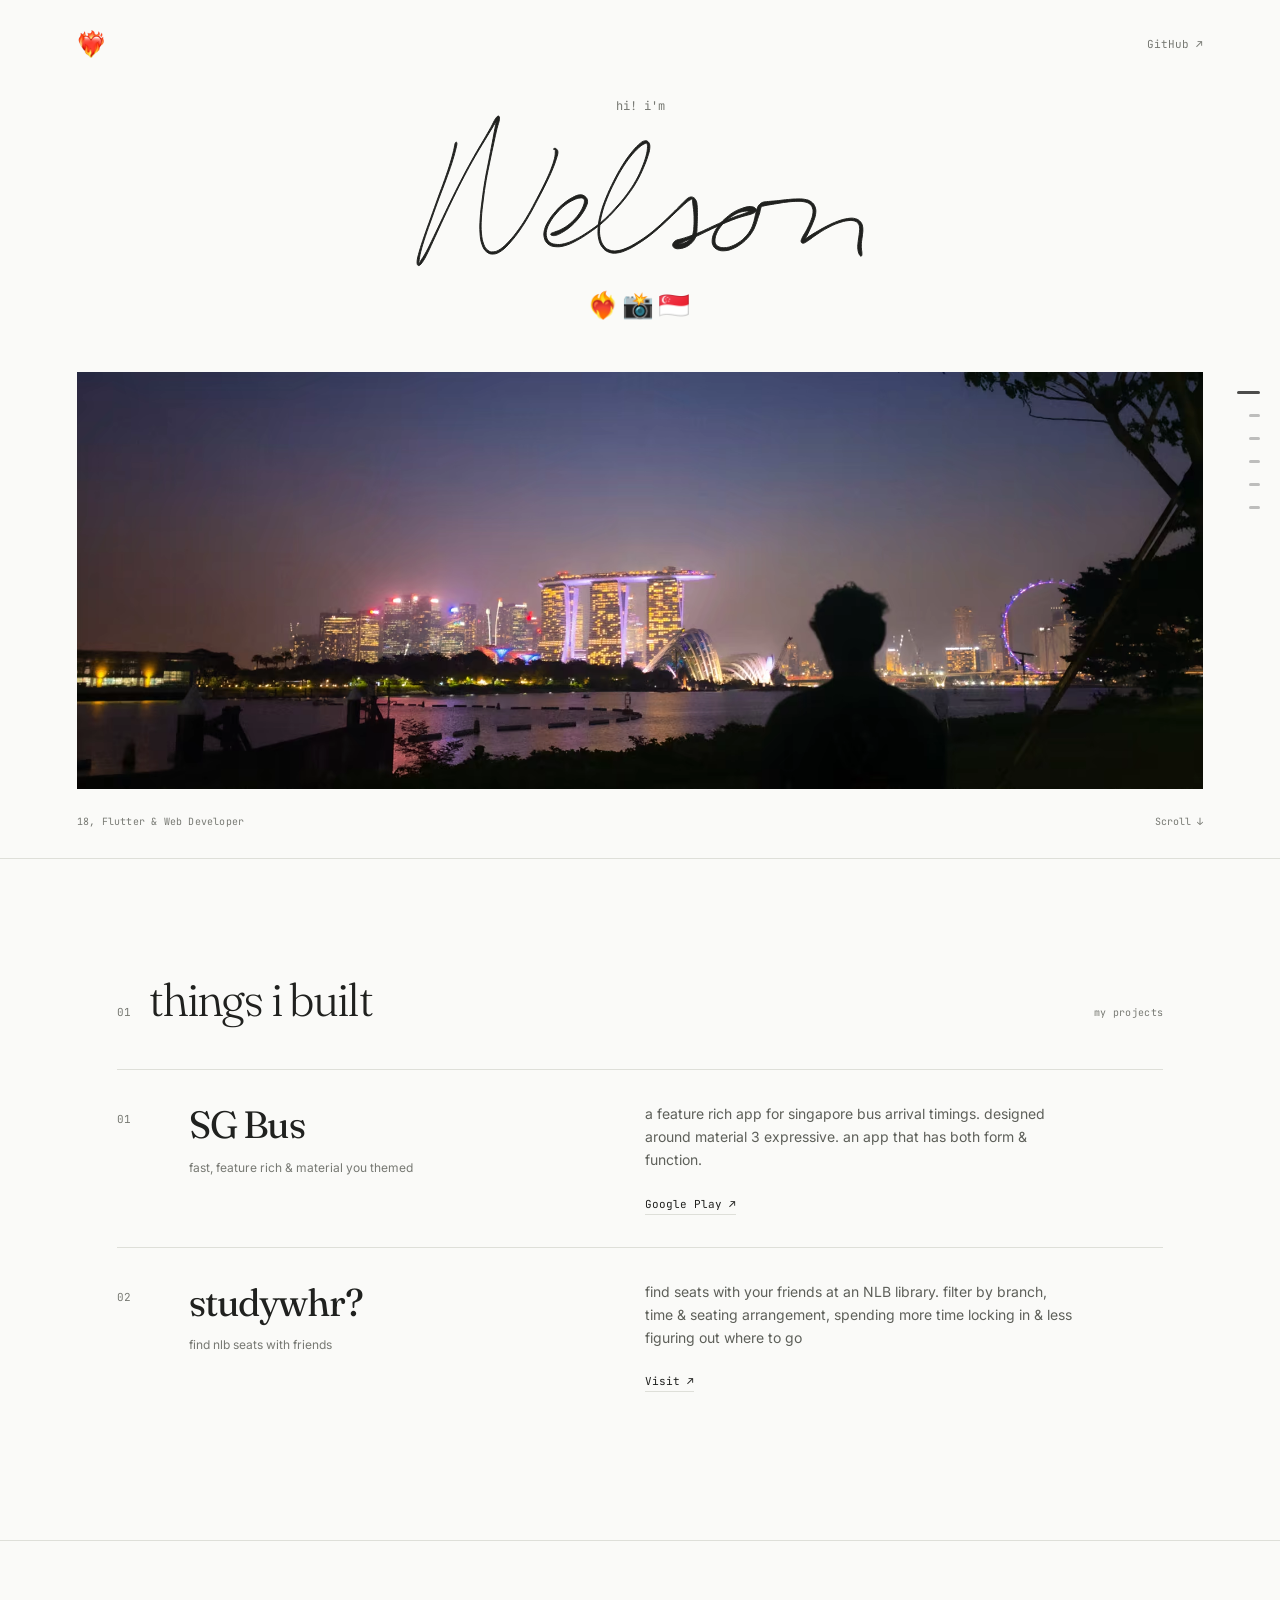
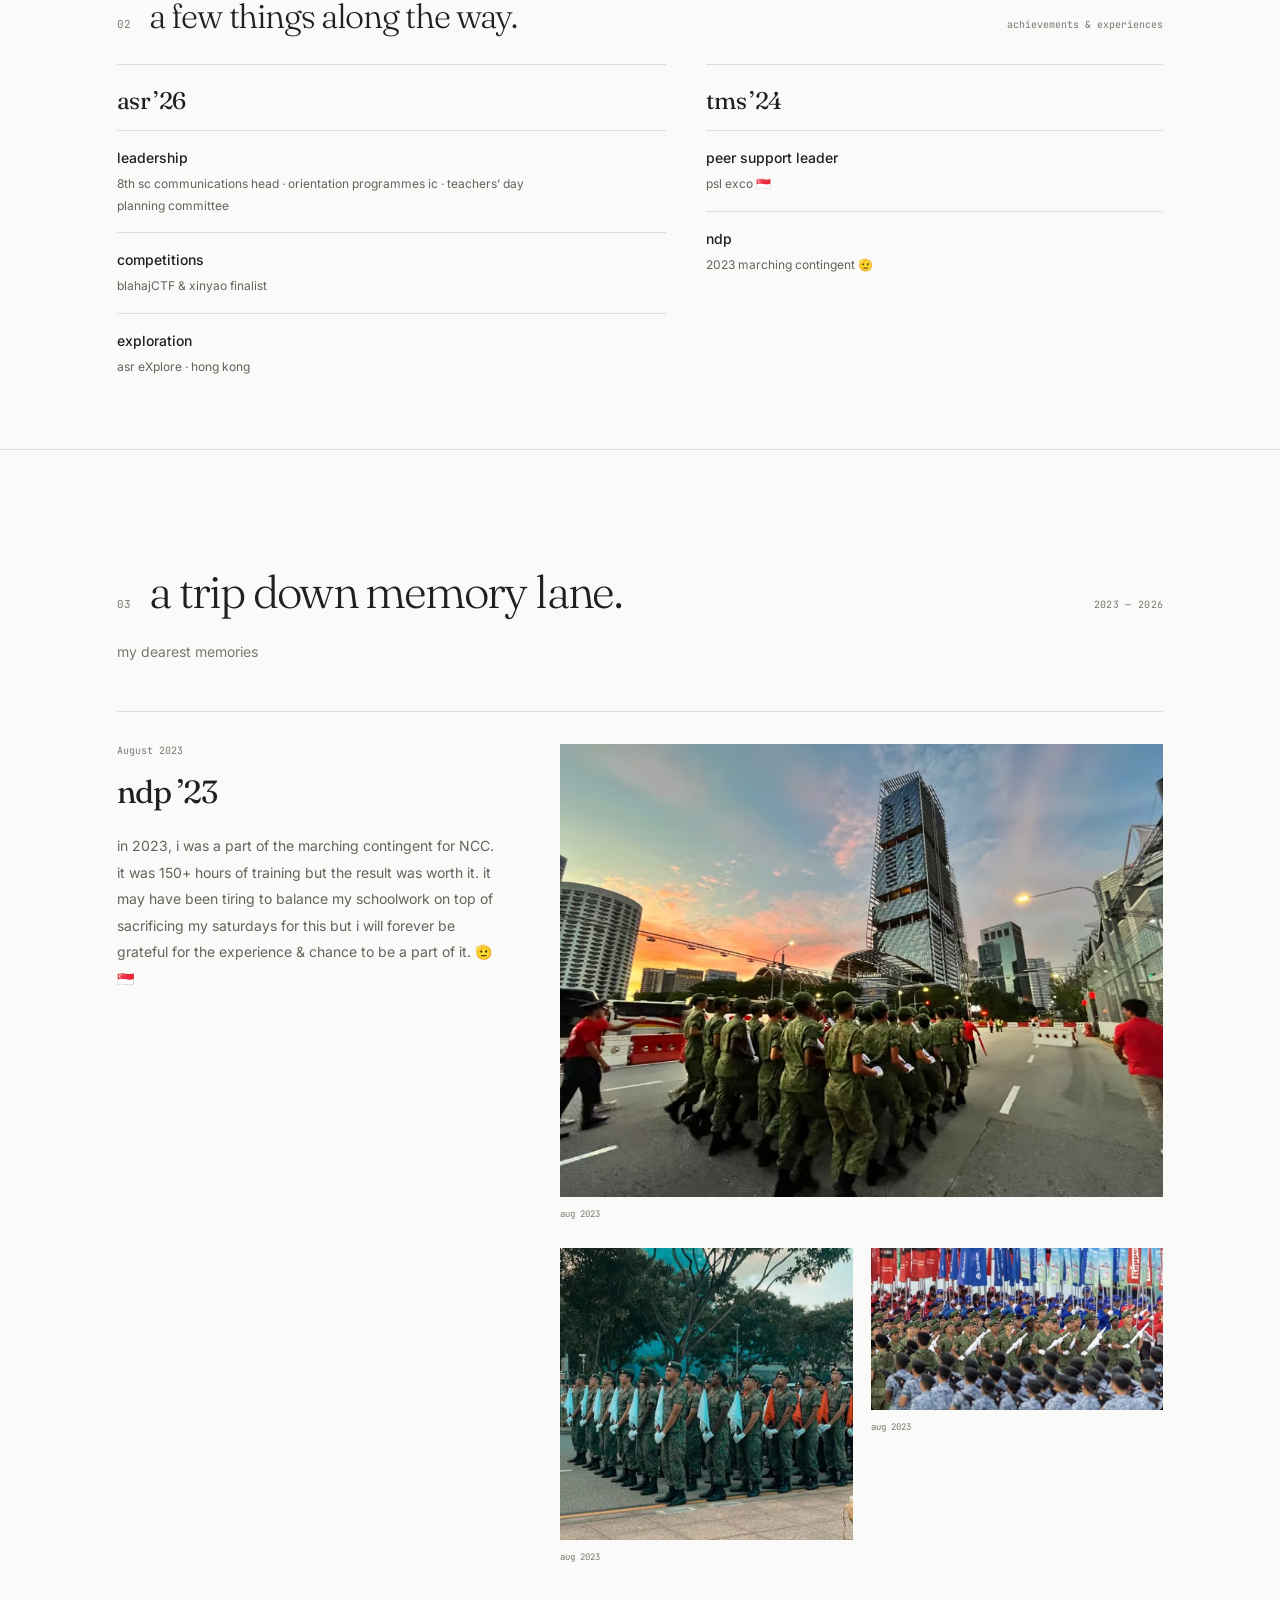
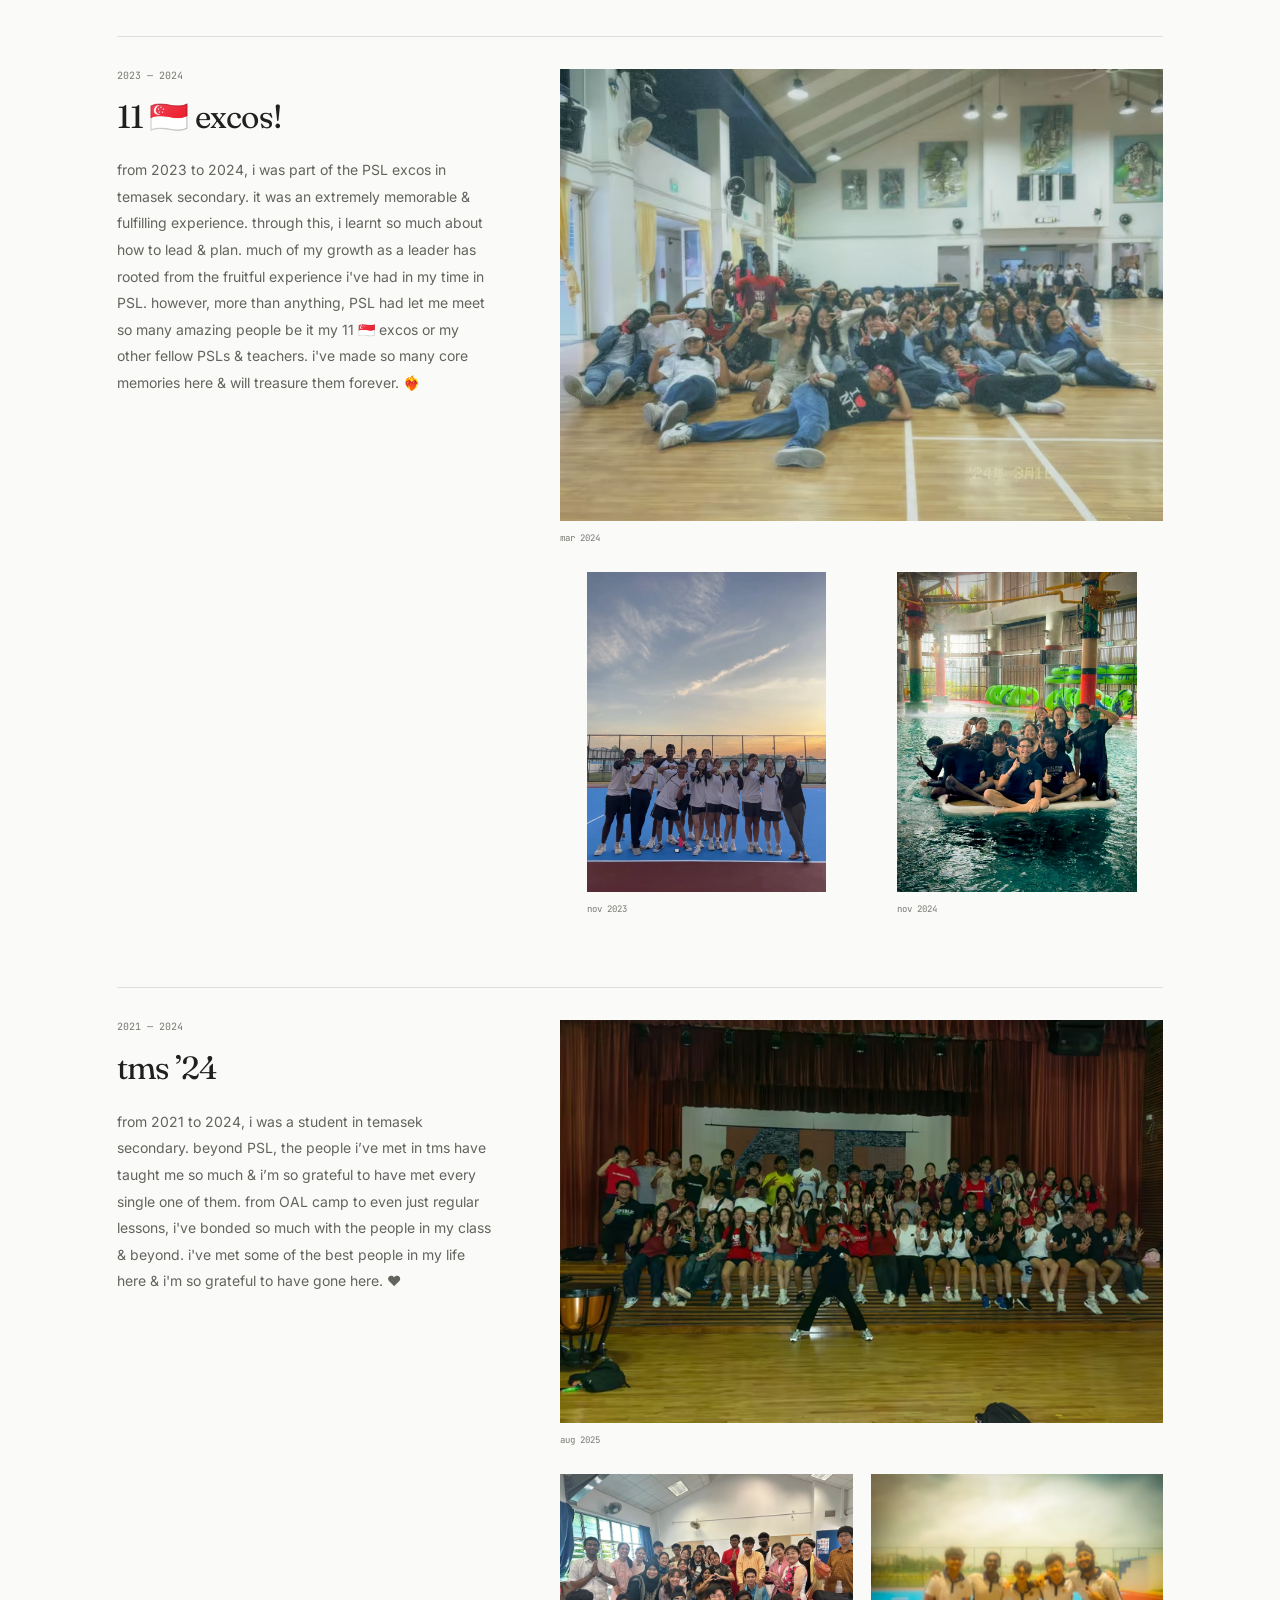
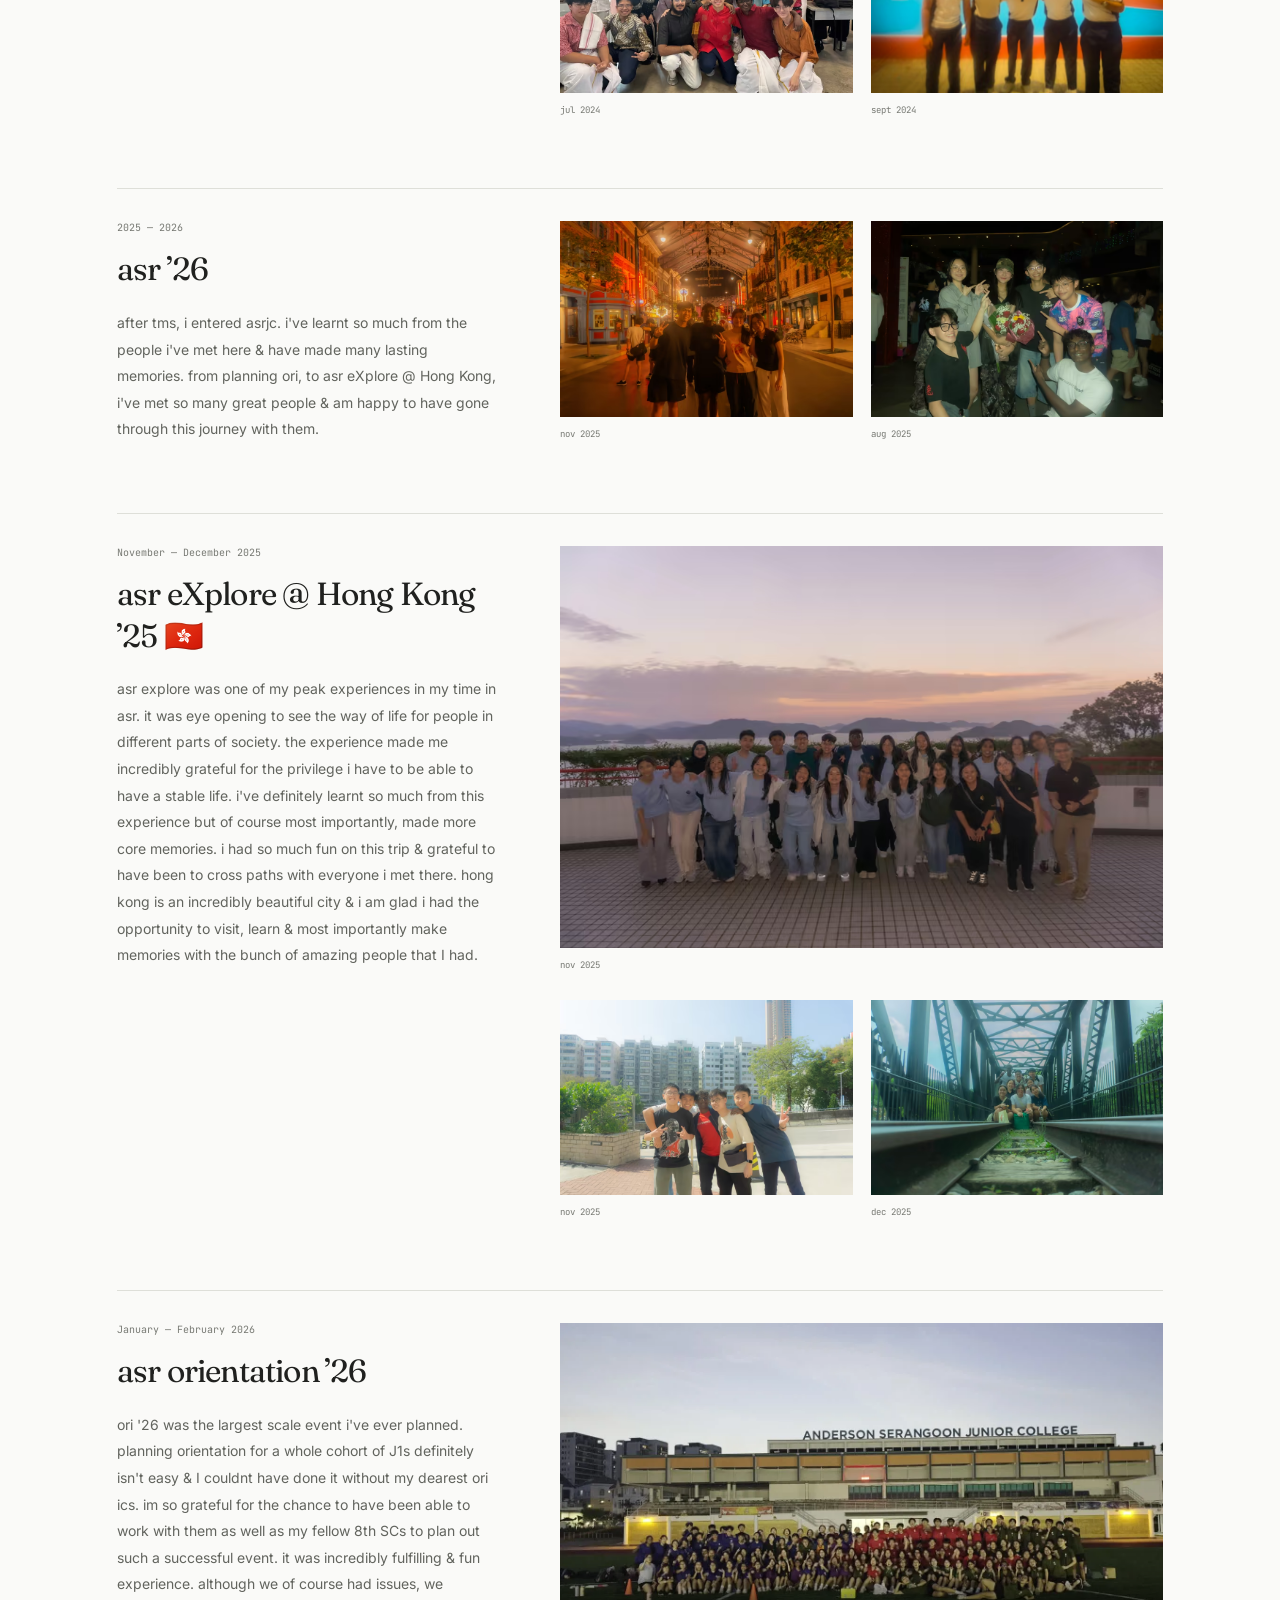
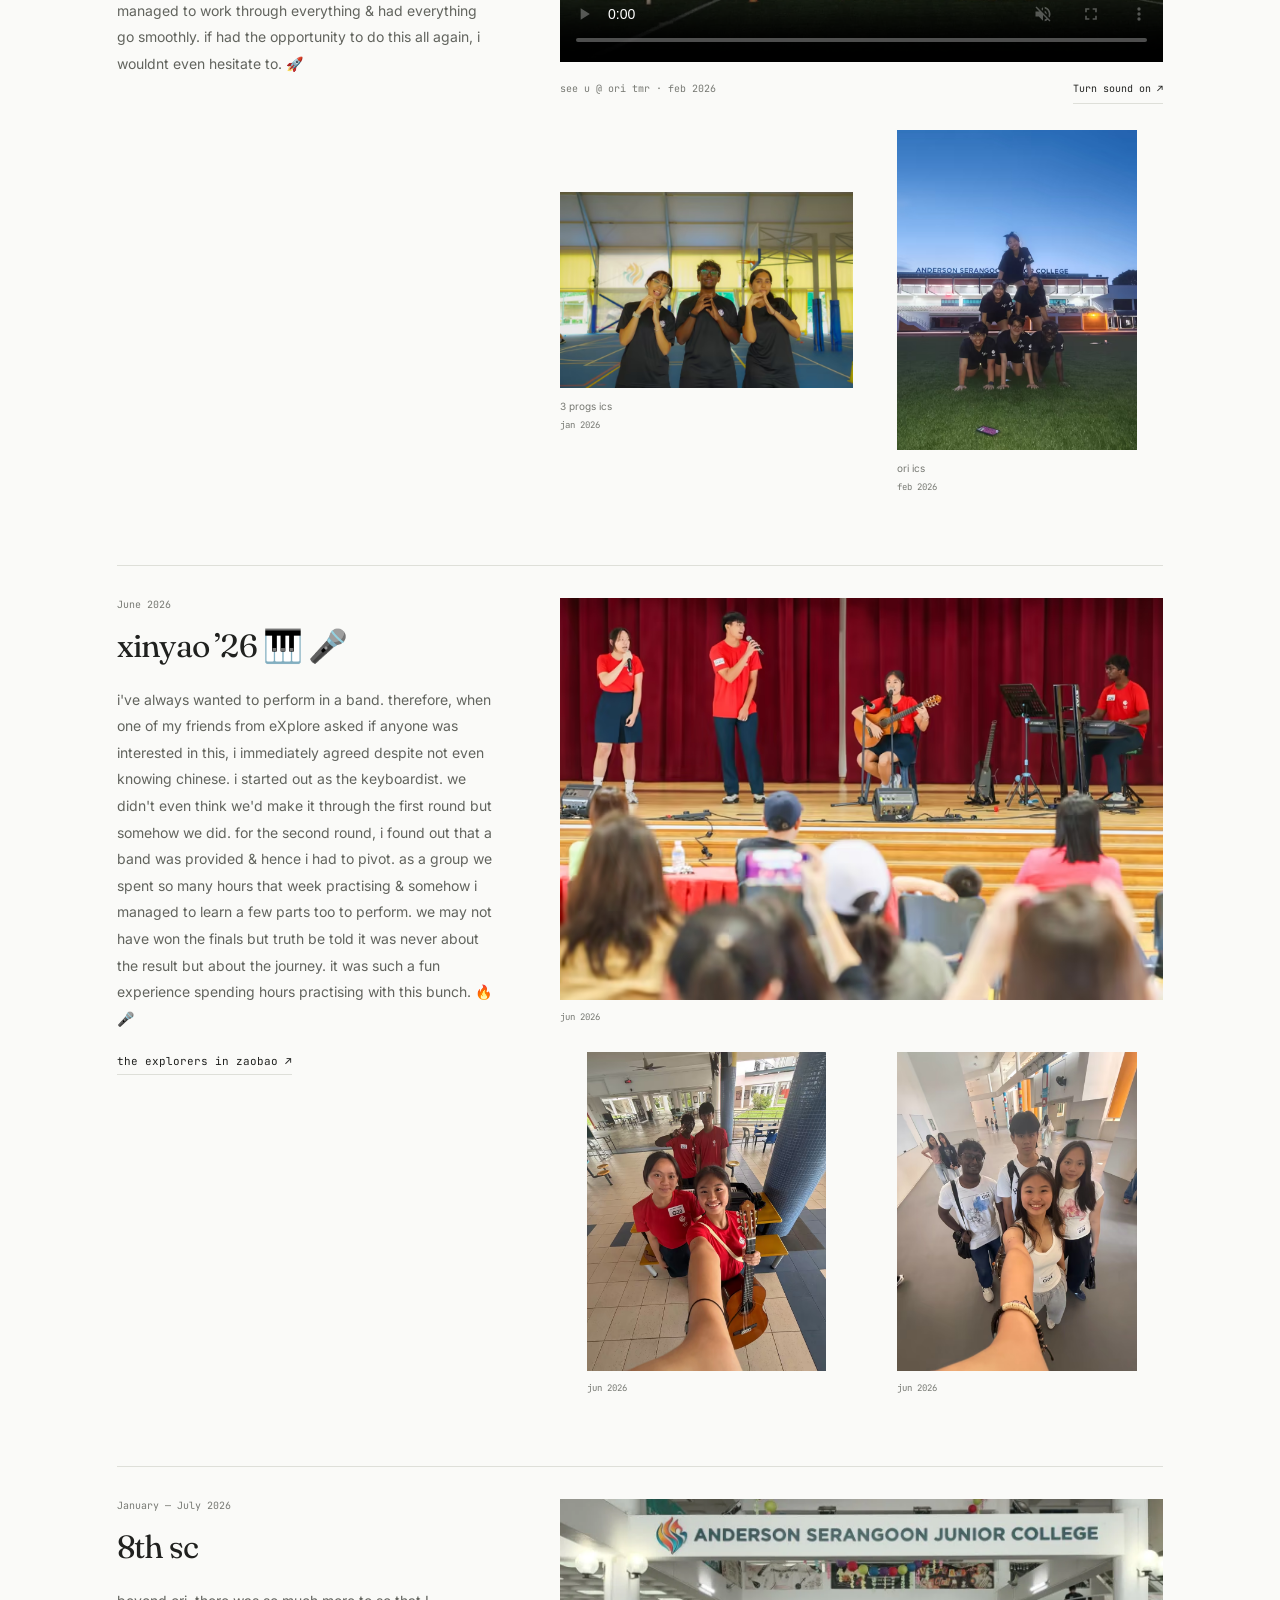
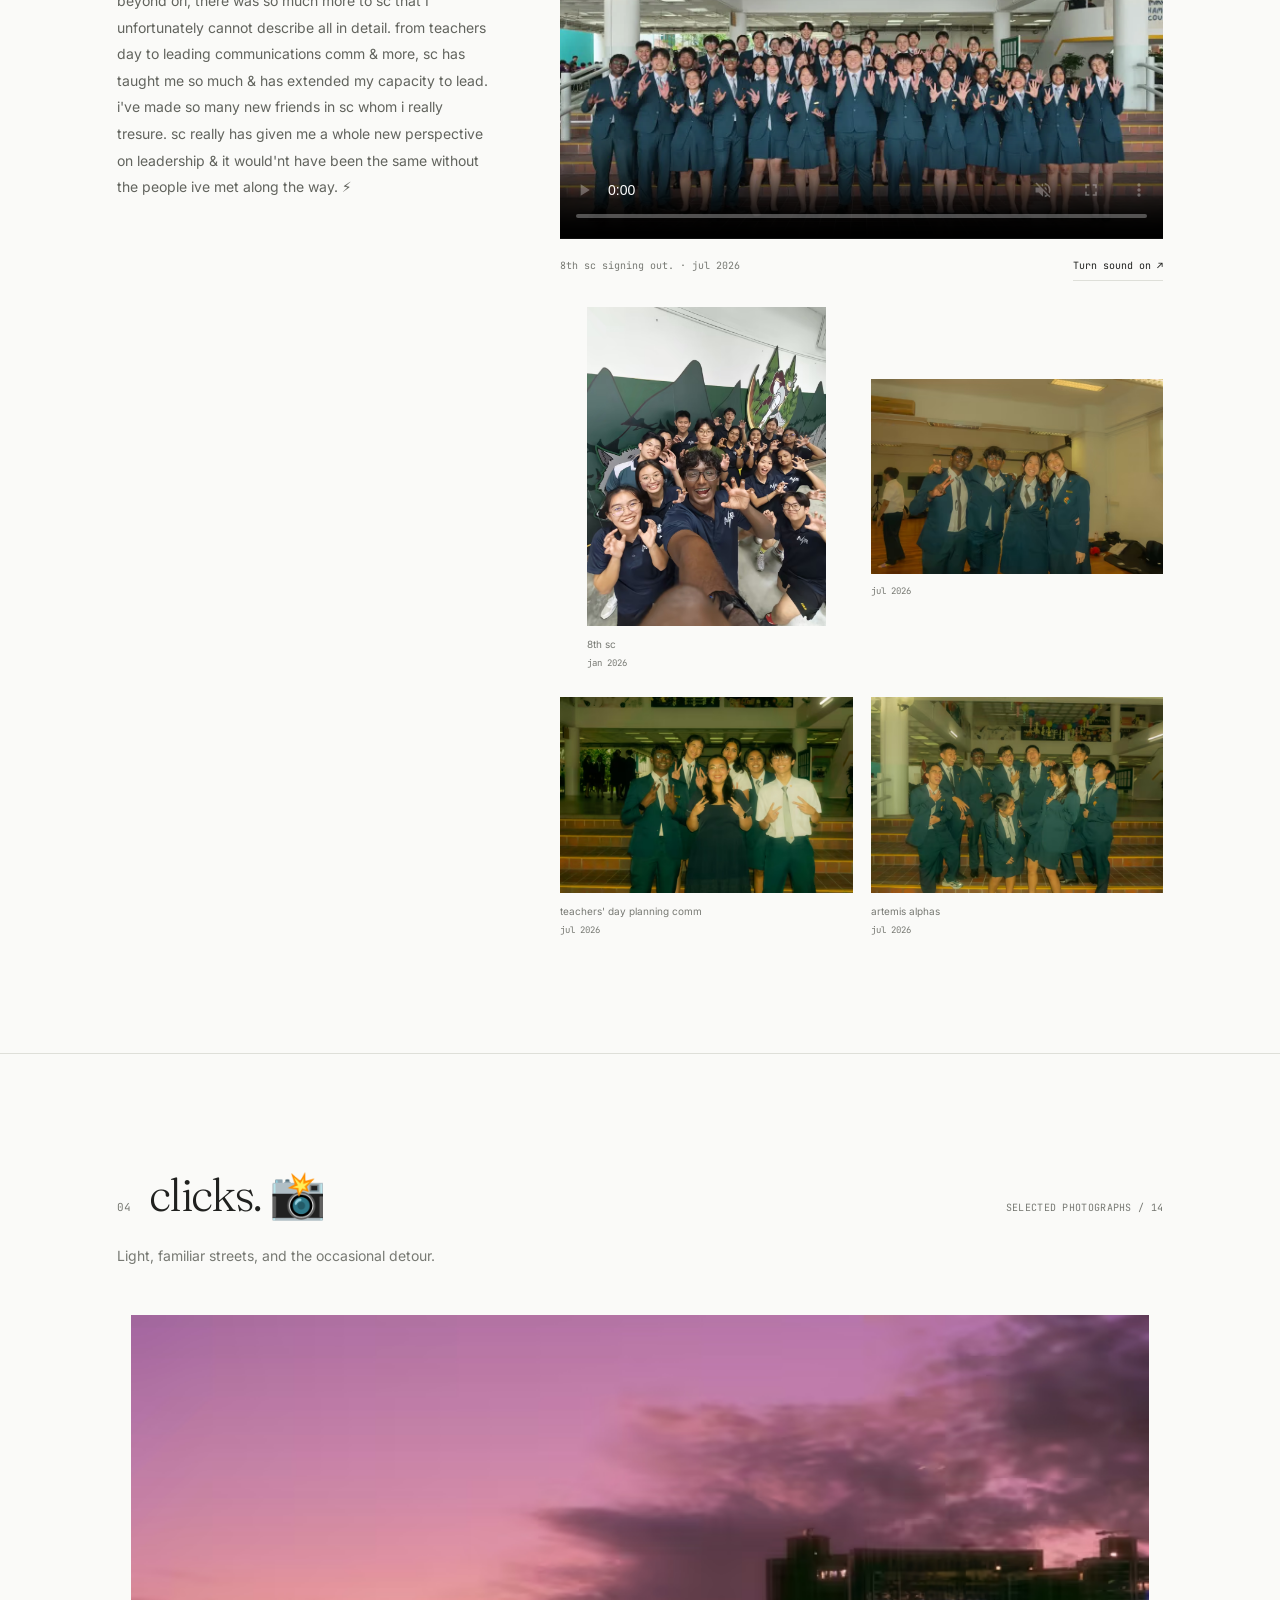
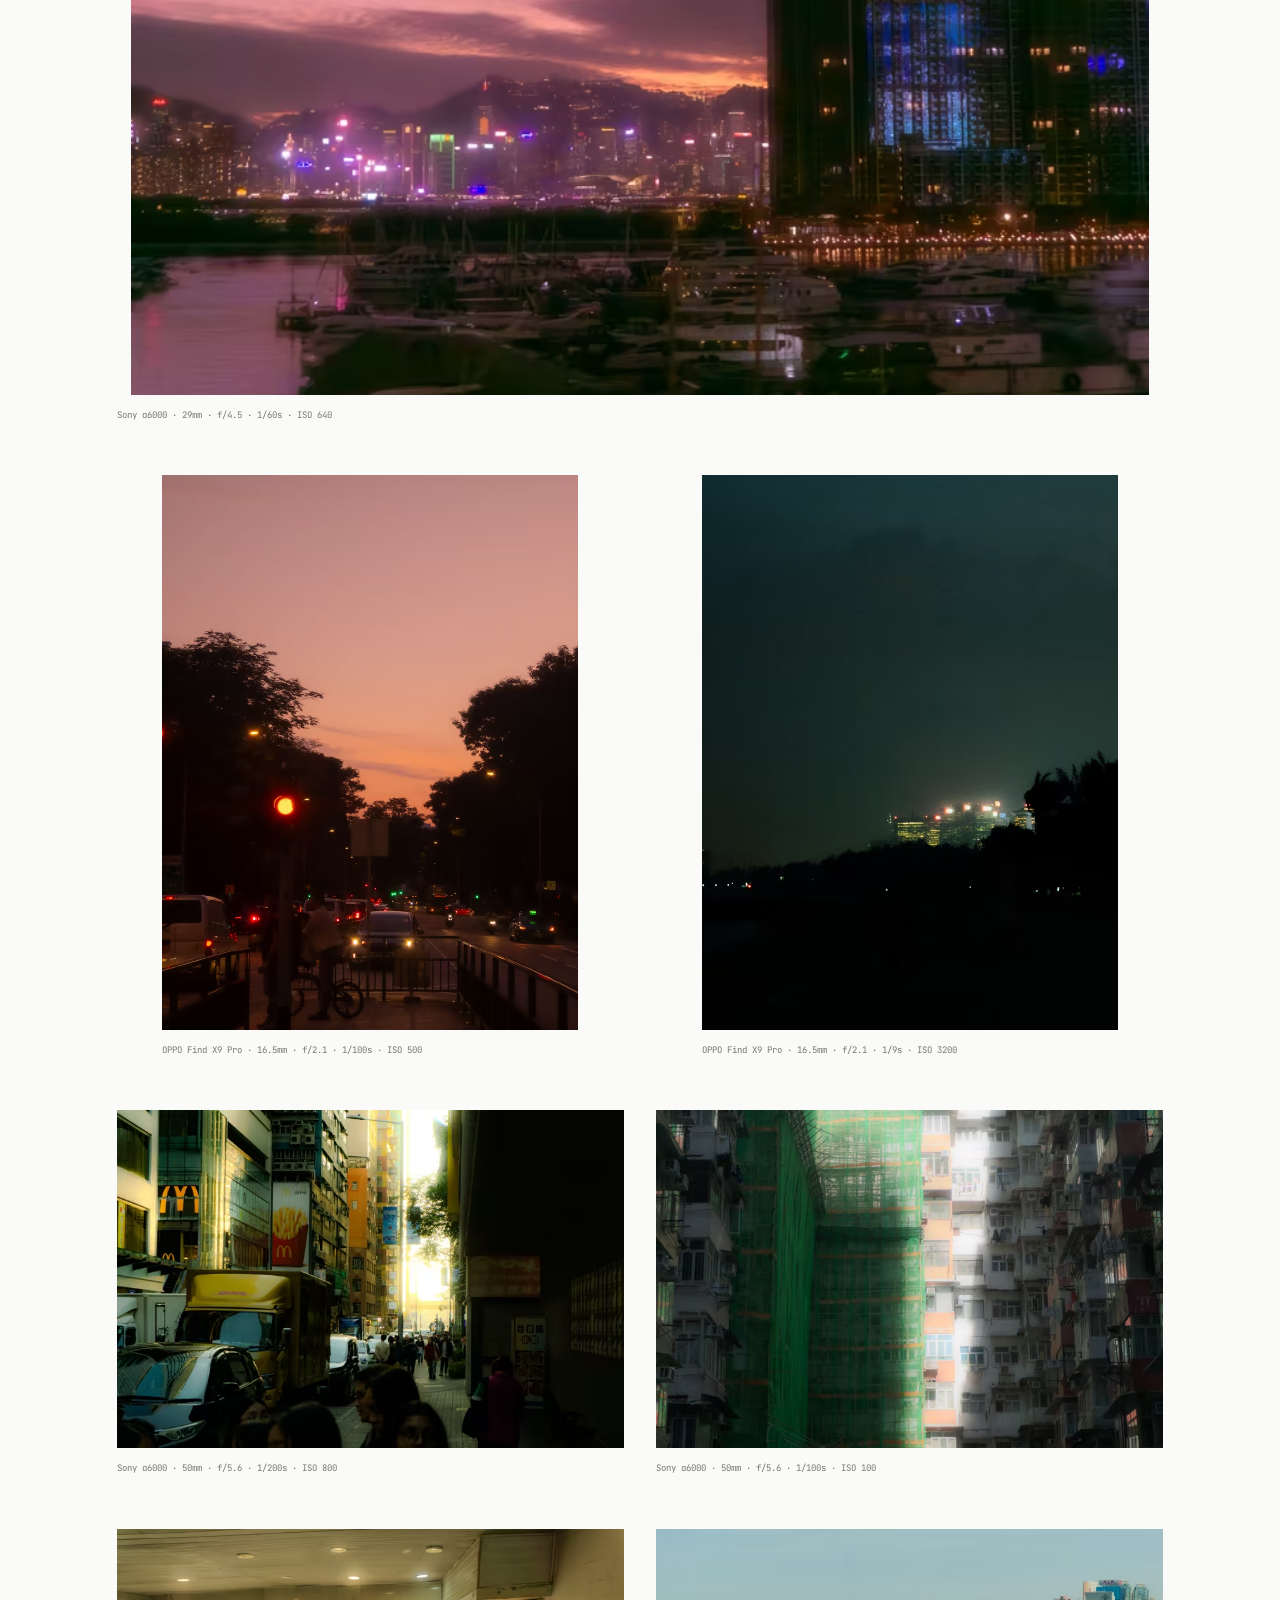
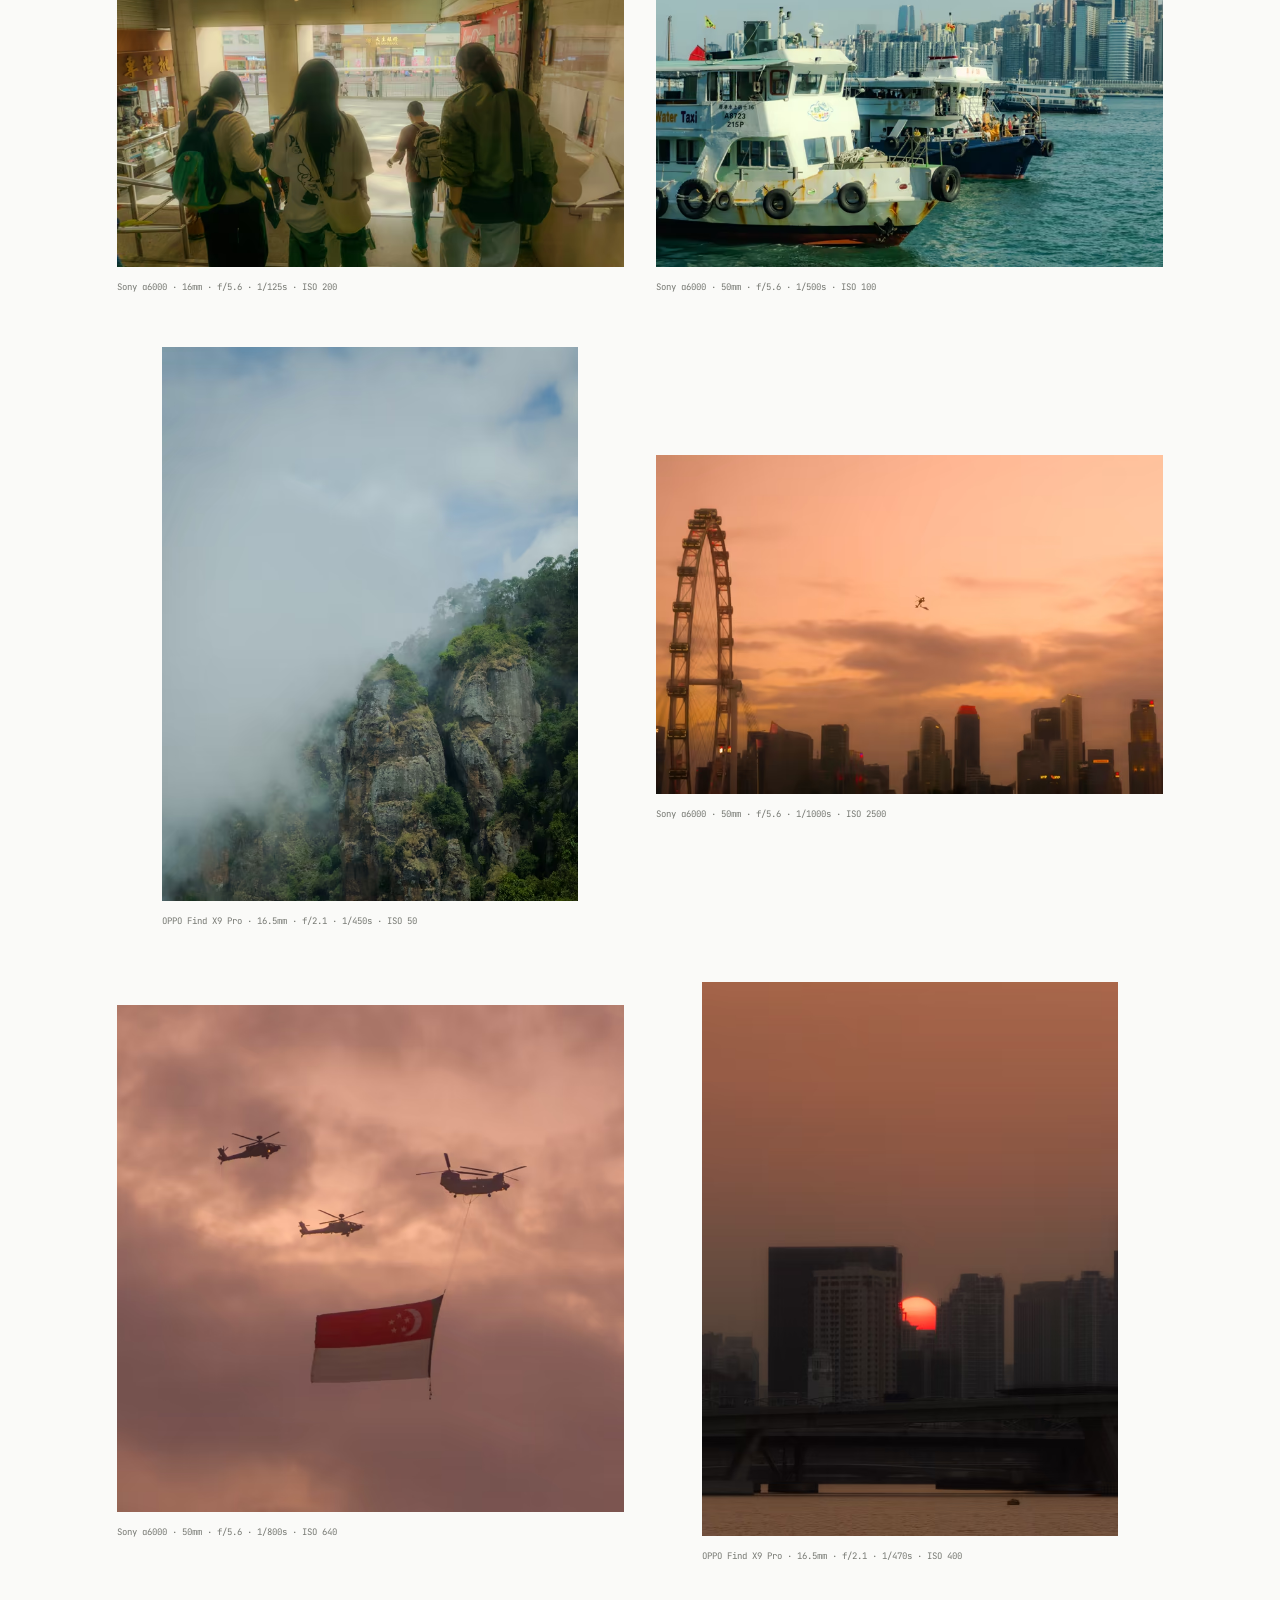
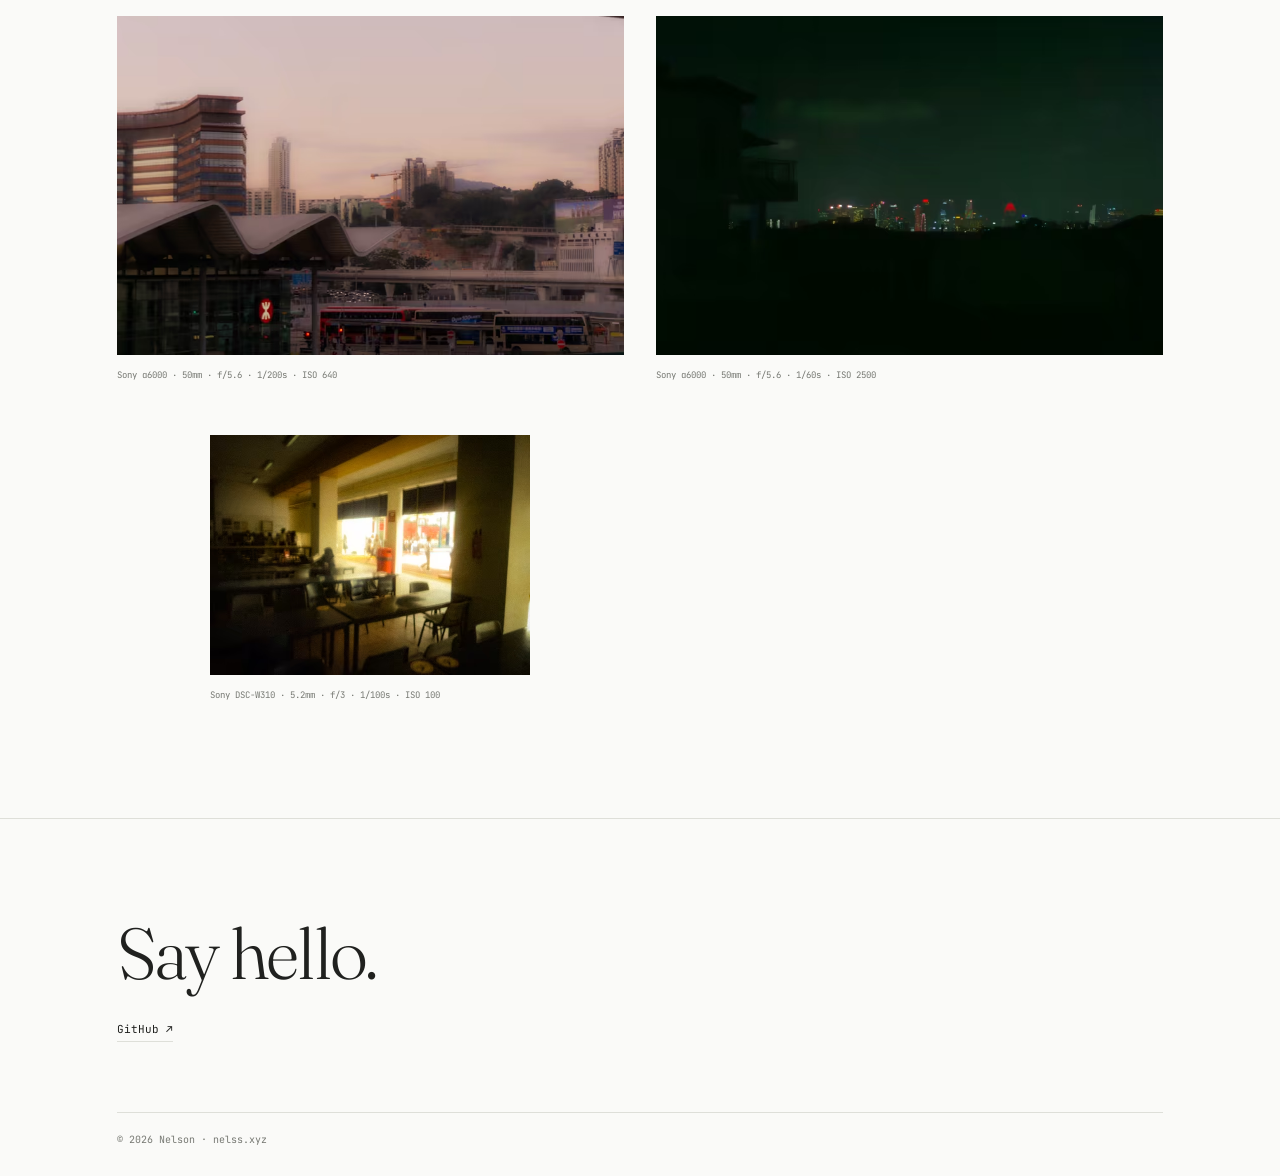
==== commit 93339ca0: "Update hero and Xinyao caption" ====
--- a/index.html
+++ b/index.html
@@ -34,7 +34,7 @@
       </div>
       <div class="hero__inner">
         <header class="hero__header"><img class="hero__emoji" src="assets/heart-on-fire.png" width="28" height="28" alt="❤️‍🔥"><a href="https://github.com/slenplayz" target="_blank" rel="noopener">GitHub ↗</a></header>
-        <div class="hero__title"><p class="hero__hello">hi! i'm</p><div class="hero__name" id="hero-name" aria-hidden="true"></div><p class="hero__intro">I build things I wish existed,<br>&amp; photograph the experiences worth remembering. ❤️‍🔥</p></div>
+        <div class="hero__title"><p class="hero__hello">hi! i'm</p><div class="hero__name" id="hero-name" aria-hidden="true"></div><p class="hero__intro">❤️‍🔥📸🇸🇬</p></div>
         <div class="hero__meta">
           <p class="hero__role"><span id="age">18</span>, Flutter &amp; Web Developer</p>
           <button class="hero__cue" type="button" data-target="work">Scroll ↓</button>
--- a/css/styles.css
+++ b/css/styles.css
@@ -2,7 +2,7 @@
 :root{--paper:#fafaf8;--paper-2:#eeefec;--ink:#20211f;--grey:#777973;--hair:#dedfd9;--max:1200px;--gut:clamp(24px,6vw,80px);--serif:'Fraunces',Georgia,serif;--sans:'Inter',system-ui,sans-serif;--mono:'JetBrains Mono',monospace;--ease:cubic-bezier(.2,.6,.2,1)}
 *,*::before,*::after{box-sizing:border-box}html{scroll-behavior:smooth;-webkit-text-size-adjust:100%}body{margin:0;background:var(--paper);color:var(--ink);font:16px/1.65 var(--sans);-webkit-font-smoothing:antialiased}h1,h2,h3,p,figure{margin:0}ol,ul{margin:0;padding:0;list-style:none}a{color:inherit}button{font:inherit;color:inherit;background:none;border:0;padding:0;cursor:pointer}img,picture,video{display:block;max-width:100%}.wrap{max-width:var(--max);margin:auto;padding-inline:var(--gut)}::selection{background:var(--ink);color:var(--paper)}:focus-visible{outline:2px solid currentColor;outline-offset:5px}.sr-only{position:absolute;width:1px;height:1px;padding:0;margin:-1px;overflow:hidden;clip:rect(0,0,0,0);white-space:nowrap}.skip-link{position:fixed;top:12px;left:12px;z-index:200;background:var(--paper);padding:12px;transform:translateY(-150%)}.skip-link:focus{transform:none}
 /* A panoramic opening preserves the X-Pan's composition. */
-.hero__stage{position:relative;display:flex;flex-direction:column;padding:30px var(--gut) 22px}.hero__inner{display:contents}.hero__header{order:0;display:grid;grid-template-columns:1fr 1fr;align-items:center}.hero__emoji{width:28px;height:28px}.hero__header a{justify-self:end;font:11px var(--mono);color:var(--grey);text-decoration:none;transition:color .2s,opacity .2s}.hero__header a:hover{color:var(--ink)}.hero__title{order:1;flex:none;display:grid;grid-template-columns:1fr 1fr;align-content:center;align-items:end;padding-block:40px 28px;max-width:1280px;width:100%;margin:auto;position:relative}.hero__hello{grid-column:1/-1;font:12px var(--mono);color:var(--grey);margin-bottom:0}.hero__name{width:min(88%,450px);margin-left:-12px}.hero__name svg{width:100%;height:auto;overflow:visible}.hero__name path{fill:transparent;stroke:var(--ink);stroke-width:1.4;stroke-linejoin:round}.nl-1{stroke-dasharray:1659.0865;stroke-dashoffset:1659.0865;animation:draw 1.1s ease .1s forwards,fill .7s ease 1s forwards}.nl-2{stroke-dasharray:2888.7756;stroke-dashoffset:2888.7756;animation:draw 1.1s ease .25s forwards,fill .7s ease 1.2s forwards}.hero__intro{font:300 clamp(19px,2vw,28px)/1.45 var(--serif);padding:0 0 20px 48px;letter-spacing:-.02em}.hero__media{order:2;width:100%;max-width:1600px;margin-inline:auto;background:#121318;overflow:hidden}.hero__media img{width:100%;height:auto;aspect-ratio:7872/2912;object-fit:cover;animation:appear 1.1s ease}.hero__meta{order:3;display:flex;justify-content:space-between;align-items:center;margin-top:18px;font:10px var(--mono);letter-spacing:.02em;color:var(--grey)}.hero__cue{padding:8px 0}.hero__cue:hover{color:var(--ink)}@keyframes draw{to{stroke-dashoffset:0}}@keyframes fill{to{fill:var(--ink)}}@keyframes appear{from{opacity:0}to{opacity:1}}
+.hero__stage{position:relative;display:flex;flex-direction:column;padding:30px var(--gut) 22px}.hero__inner{display:contents}.hero__header{order:0;display:grid;grid-template-columns:1fr 1fr;align-items:center}.hero__emoji{width:28px;height:28px}.hero__header a{justify-self:end;font:11px var(--mono);color:var(--grey);text-decoration:none;transition:color .2s,opacity .2s}.hero__header a:hover{color:var(--ink)}.hero__title{order:1;flex:none;display:grid;grid-template-columns:1fr 1fr;align-content:center;align-items:end;padding-block:40px 28px;max-width:1280px;width:100%;margin:auto;position:relative}.hero__hello{grid-column:1/-1;text-align:center;font:12px var(--mono);color:var(--grey);margin-bottom:0}.hero__name{grid-column:1/-1;justify-self:center;width:min(88%,450px);margin-left:0}.hero__name svg{width:100%;height:auto;overflow:visible}.hero__name path{fill:transparent;stroke:var(--ink);stroke-width:1.4;stroke-linejoin:round}.nl-1{stroke-dasharray:1659.0865;stroke-dashoffset:1659.0865;animation:draw 1.1s ease .1s forwards,fill .7s ease 1s forwards}.nl-2{stroke-dasharray:2888.7756;stroke-dashoffset:2888.7756;animation:draw 1.1s ease .25s forwards,fill .7s ease 1.2s forwards}.hero__intro{grid-column:1/-1;justify-self:center;text-align:center;font:300 clamp(19px,2vw,28px)/1.45 var(--serif);padding:12px 0 20px;letter-spacing:.12em}.hero__media{order:2;width:100%;max-width:1600px;margin-inline:auto;background:#121318;overflow:hidden}.hero__media img{width:100%;height:auto;aspect-ratio:7872/2912;object-fit:cover;animation:appear 1.1s ease}.hero__meta{order:3;display:flex;justify-content:space-between;align-items:center;margin-top:18px;font:10px var(--mono);letter-spacing:.02em;color:var(--grey)}.hero__cue{padding:8px 0}.hero__cue:hover{color:var(--ink)}@keyframes draw{to{stroke-dashoffset:0}}@keyframes fill{to{fill:var(--ink)}}@keyframes appear{from{opacity:0}to{opacity:1}}
 /* Chat-like section markers with generously sized hit areas. */
 .rail{touch-action:none;user-select:none;position:fixed;right:10px;top:50%;transform:translateY(-50%);z-index:70;display:flex;flex-direction:column;align-items:flex-end;padding:8px 2px;background:transparent;transition:padding .28s}
 .rail__btn{position:relative;display:flex;align-items:center;justify-content:flex-end;width:40px;height:23px;padding:0 8px;transition:height .3s var(--ease)}
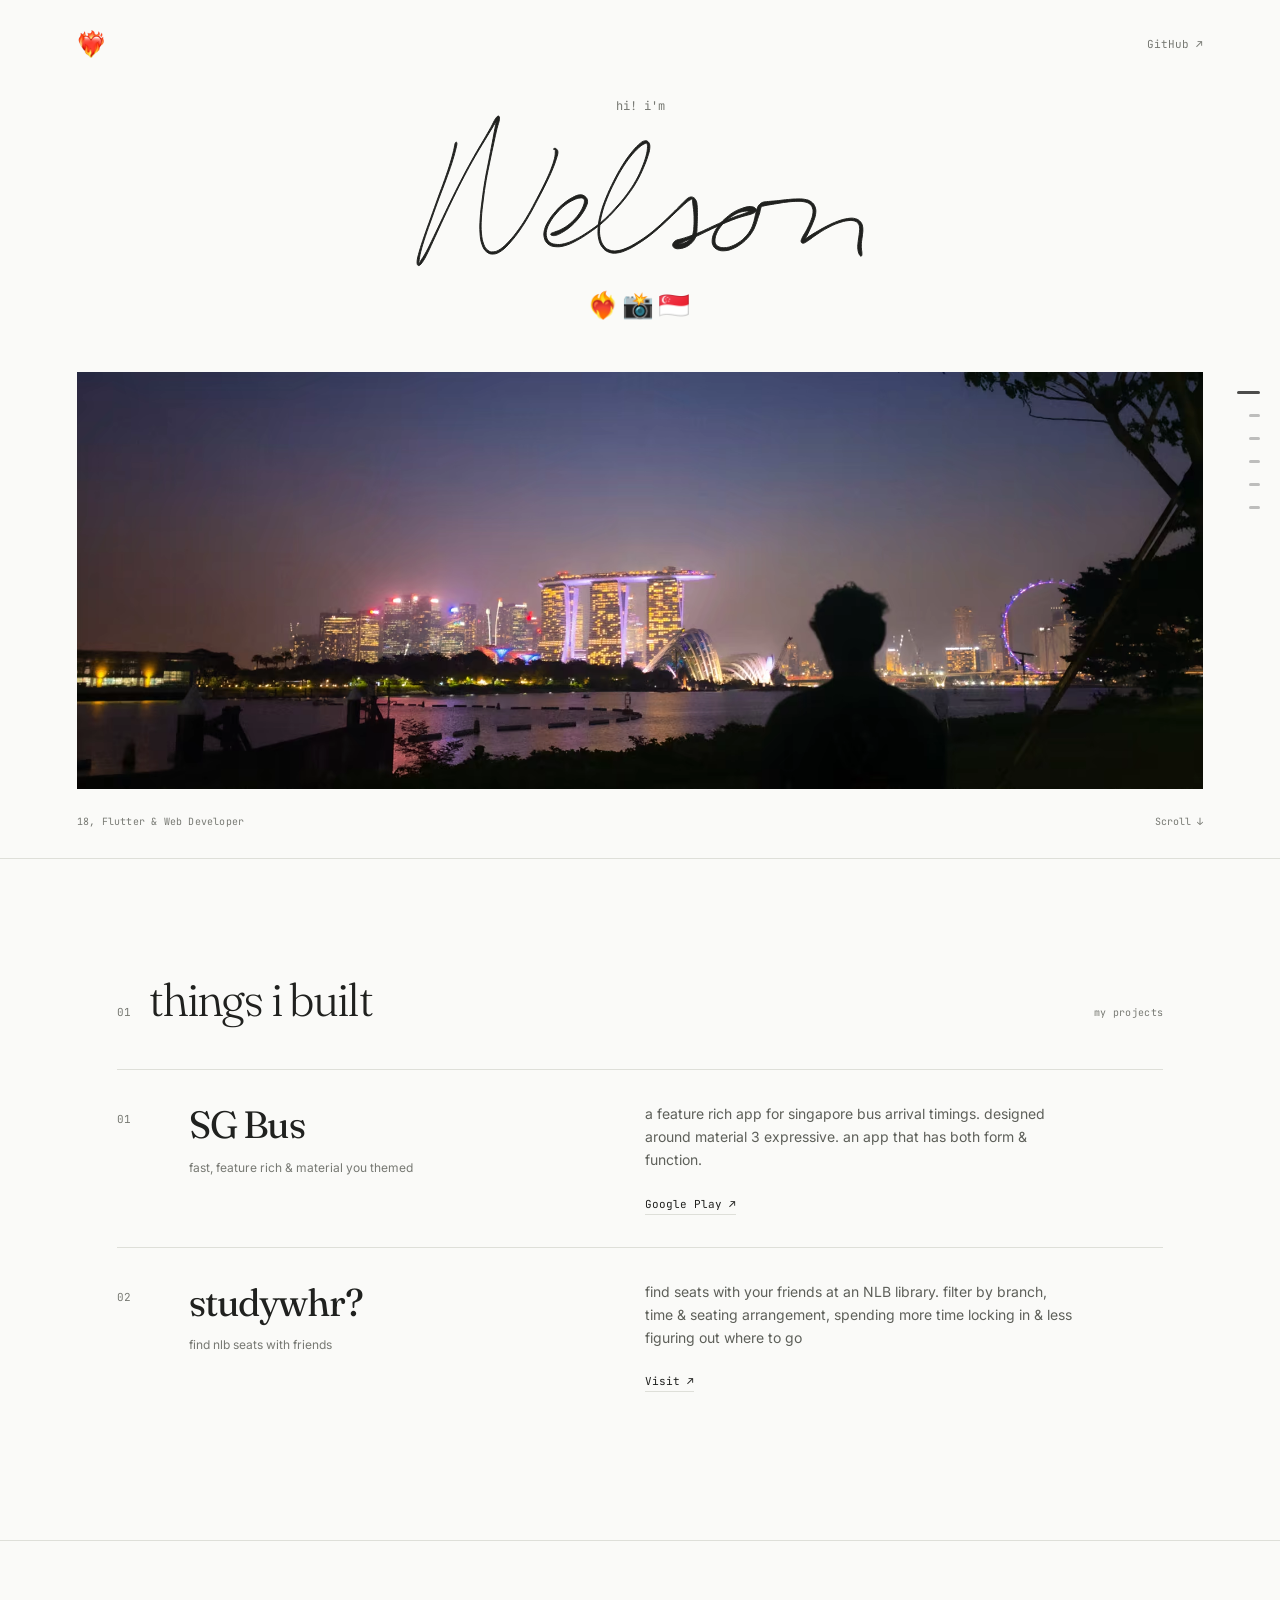
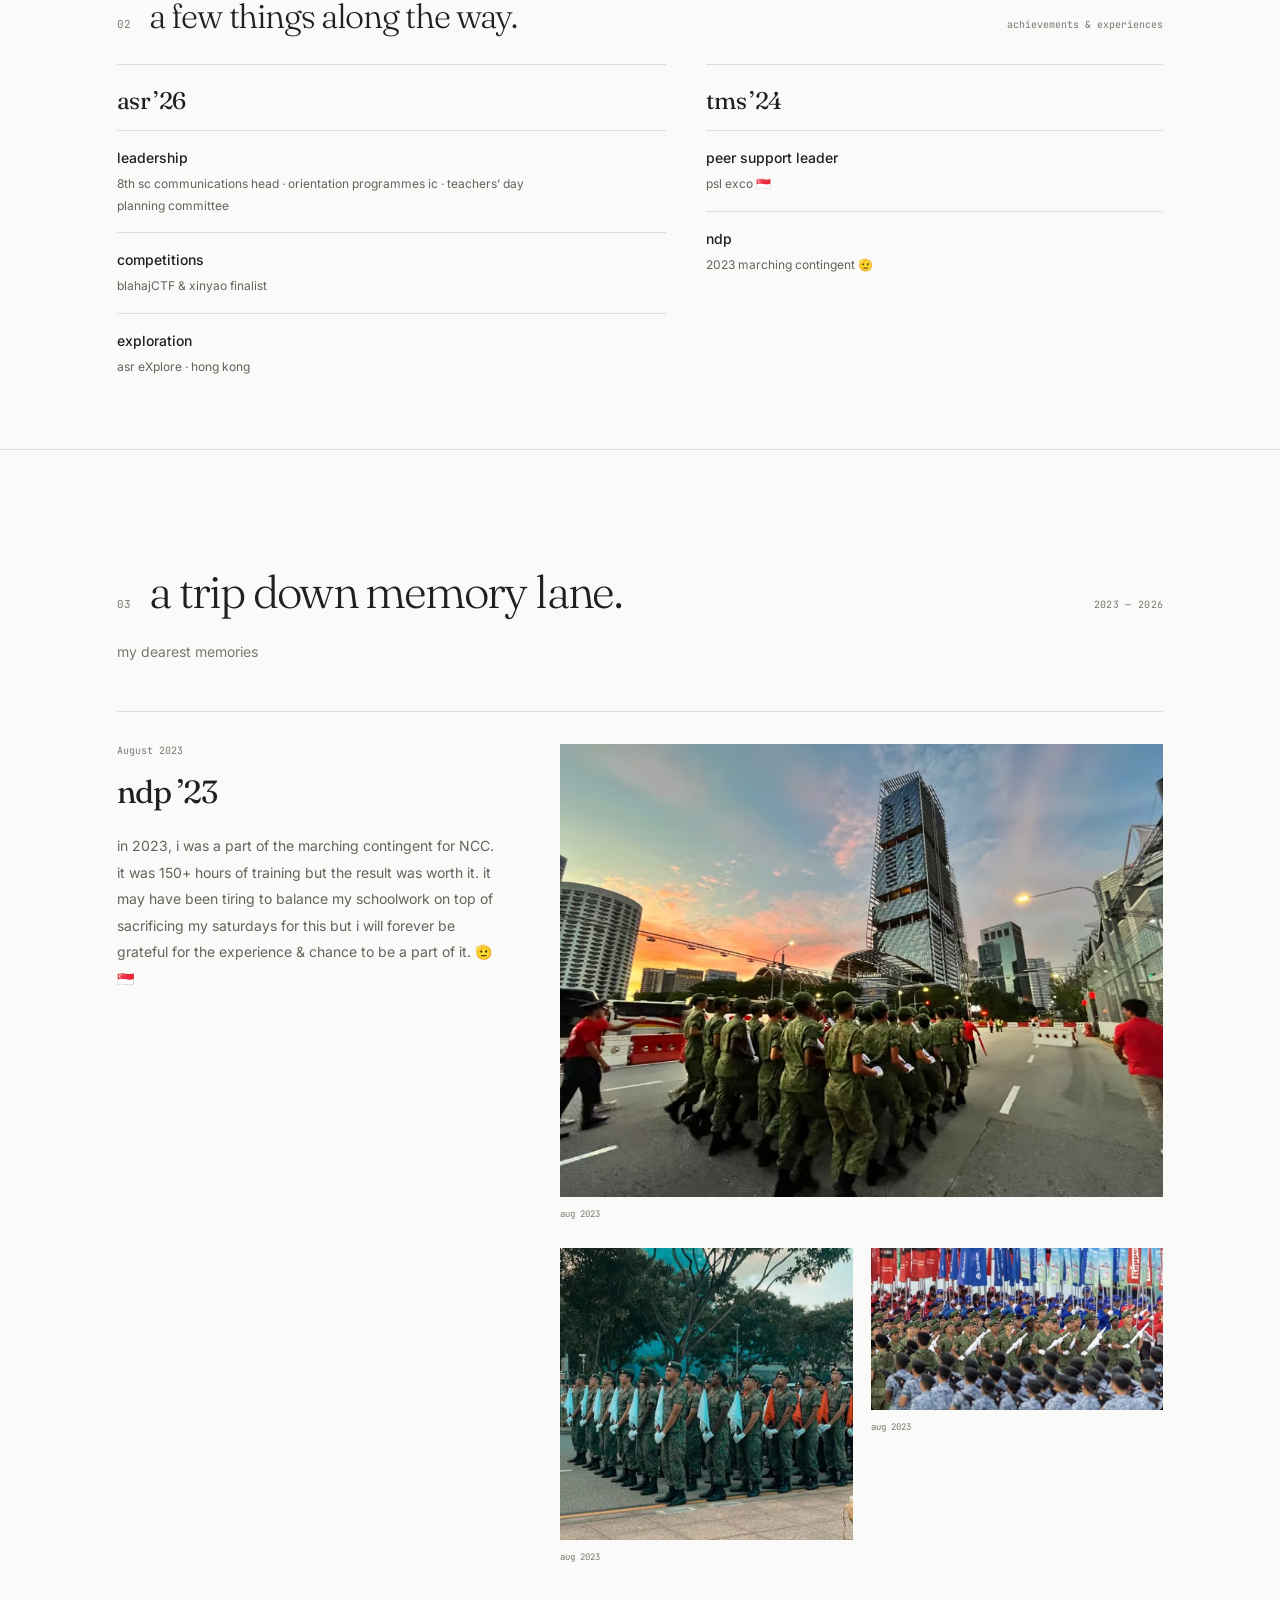
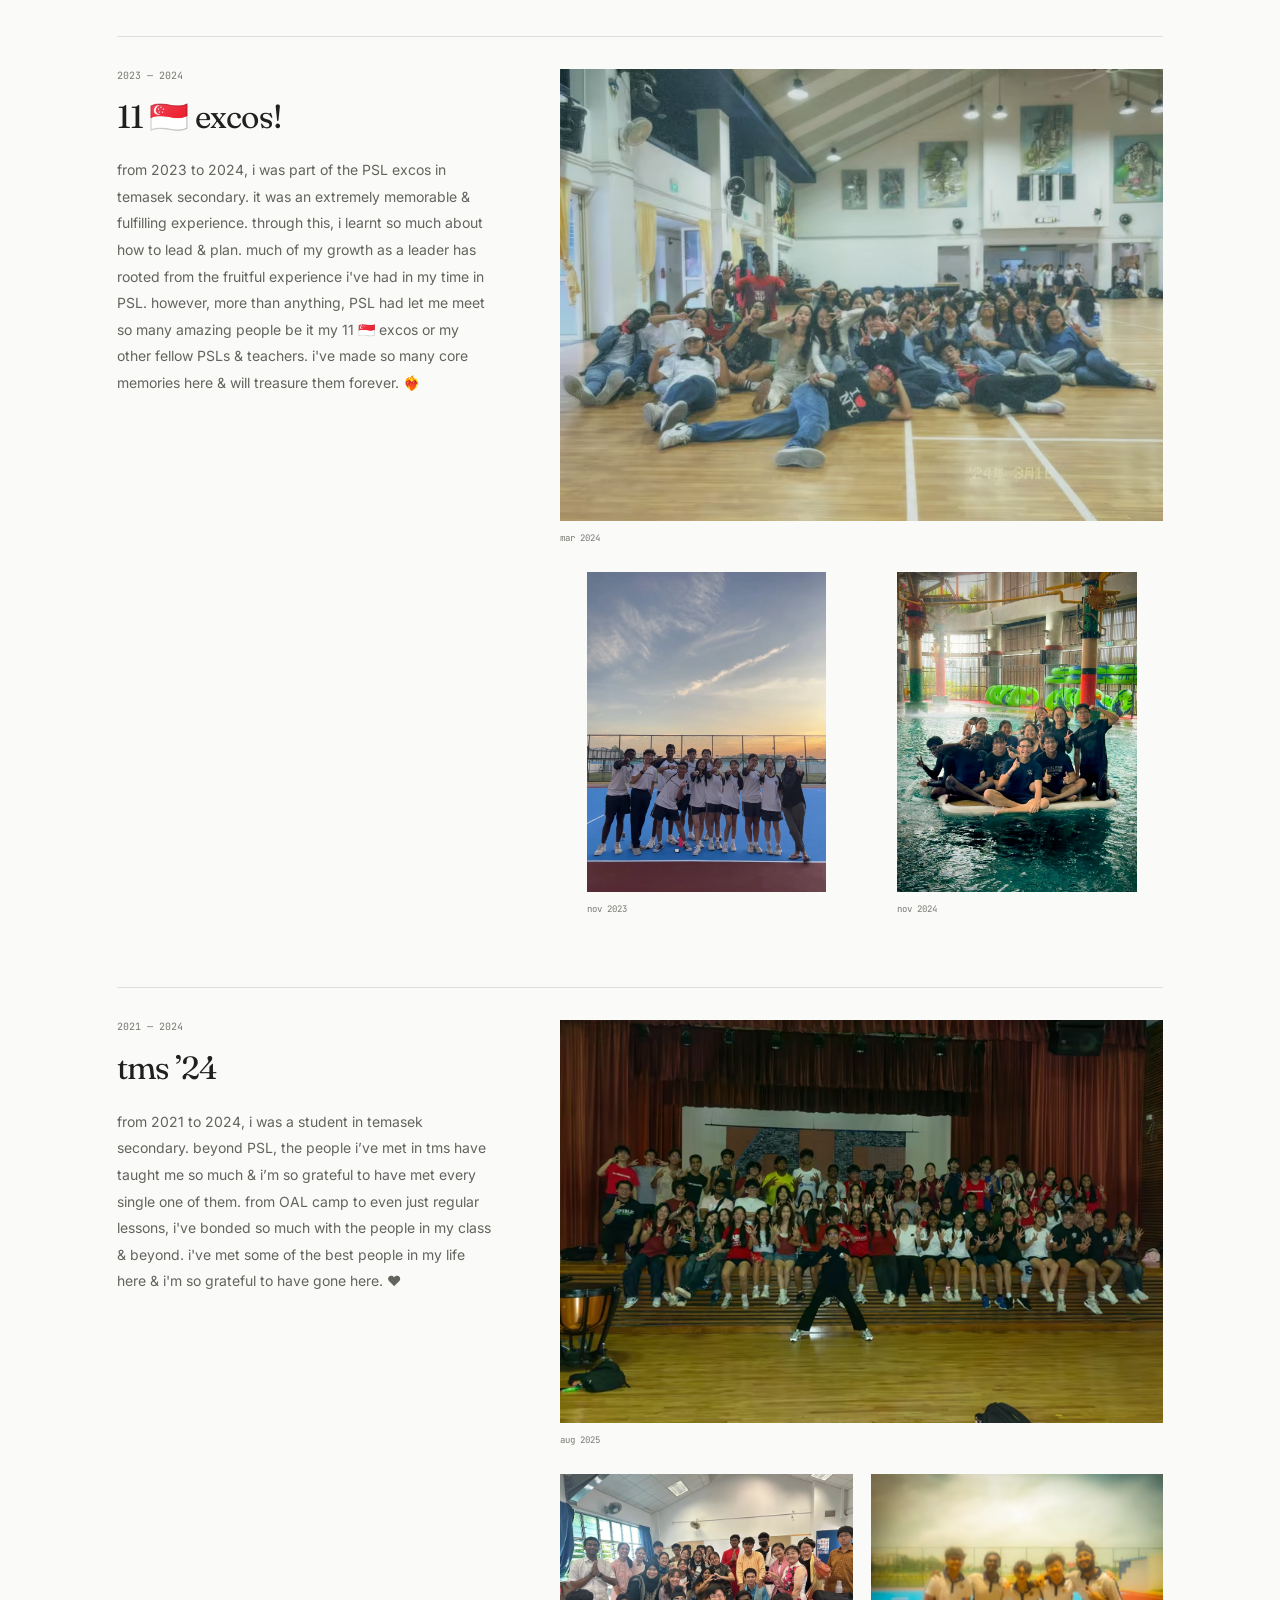
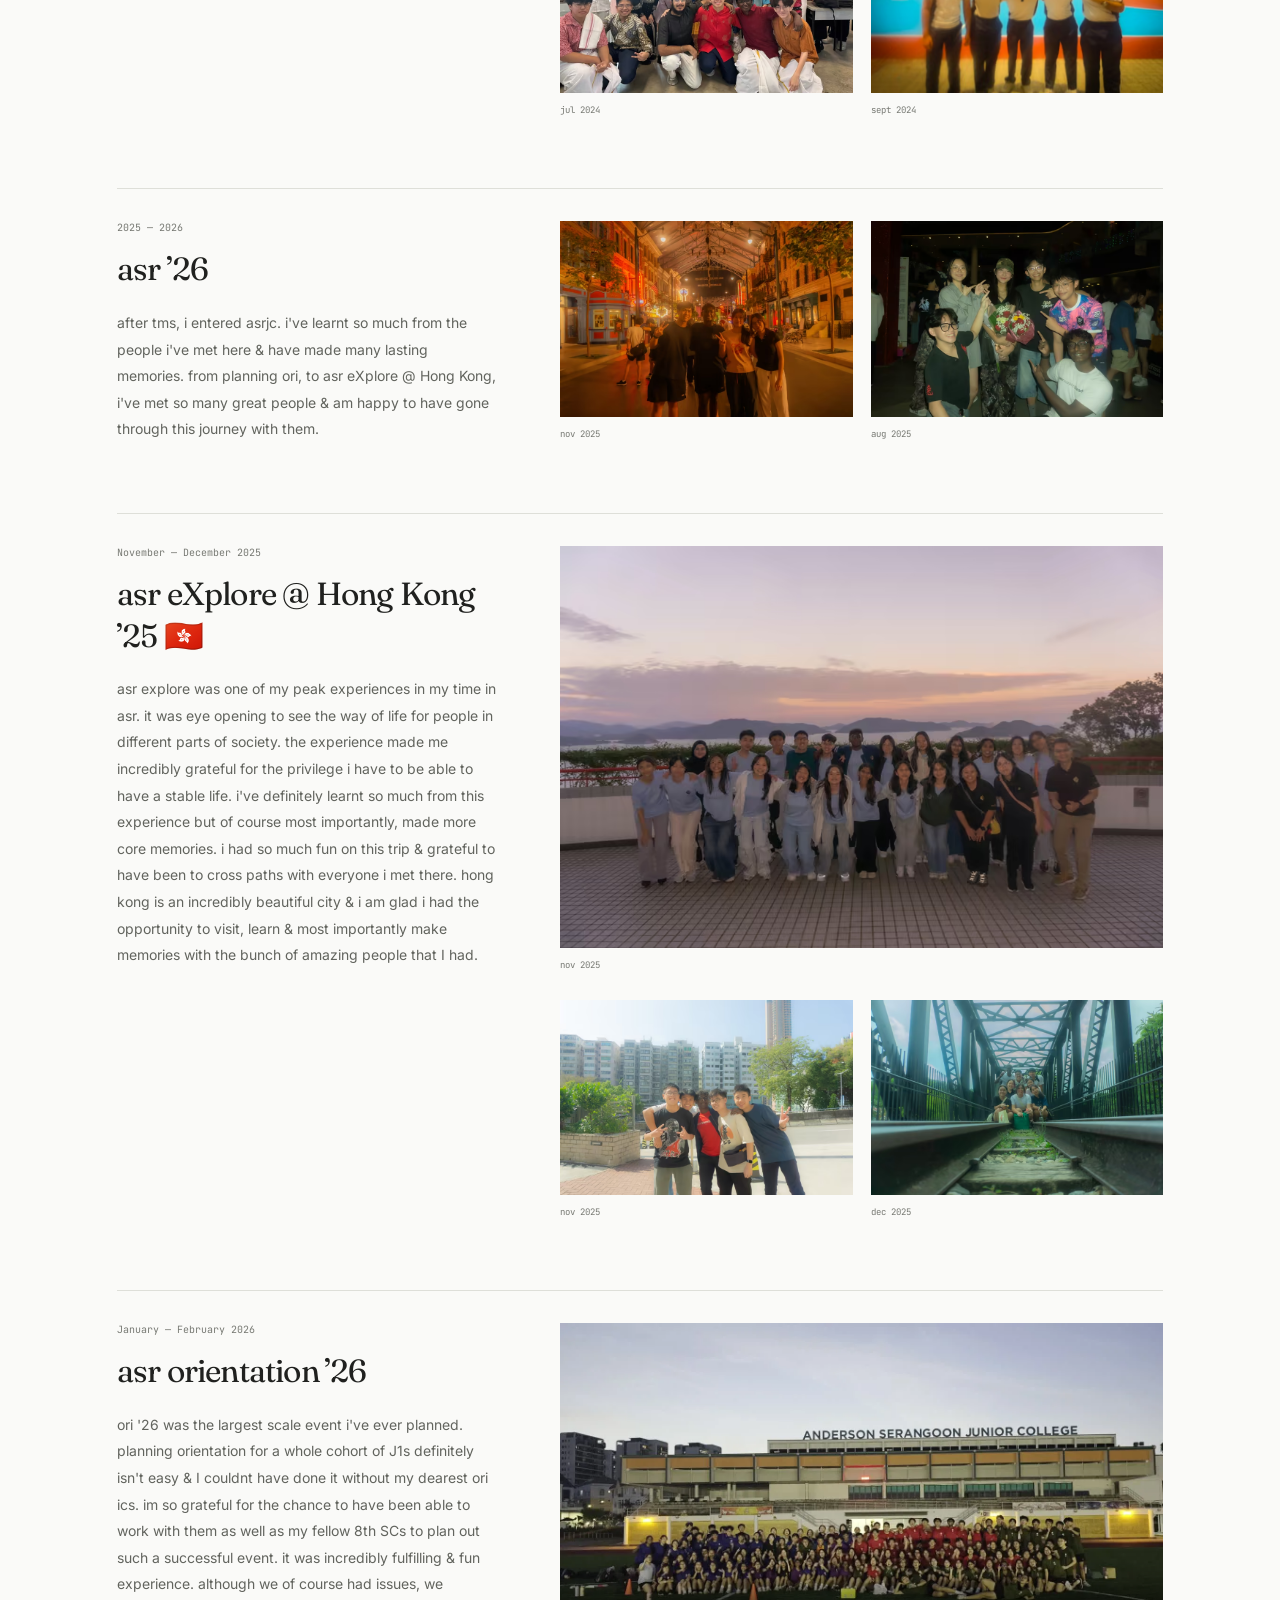
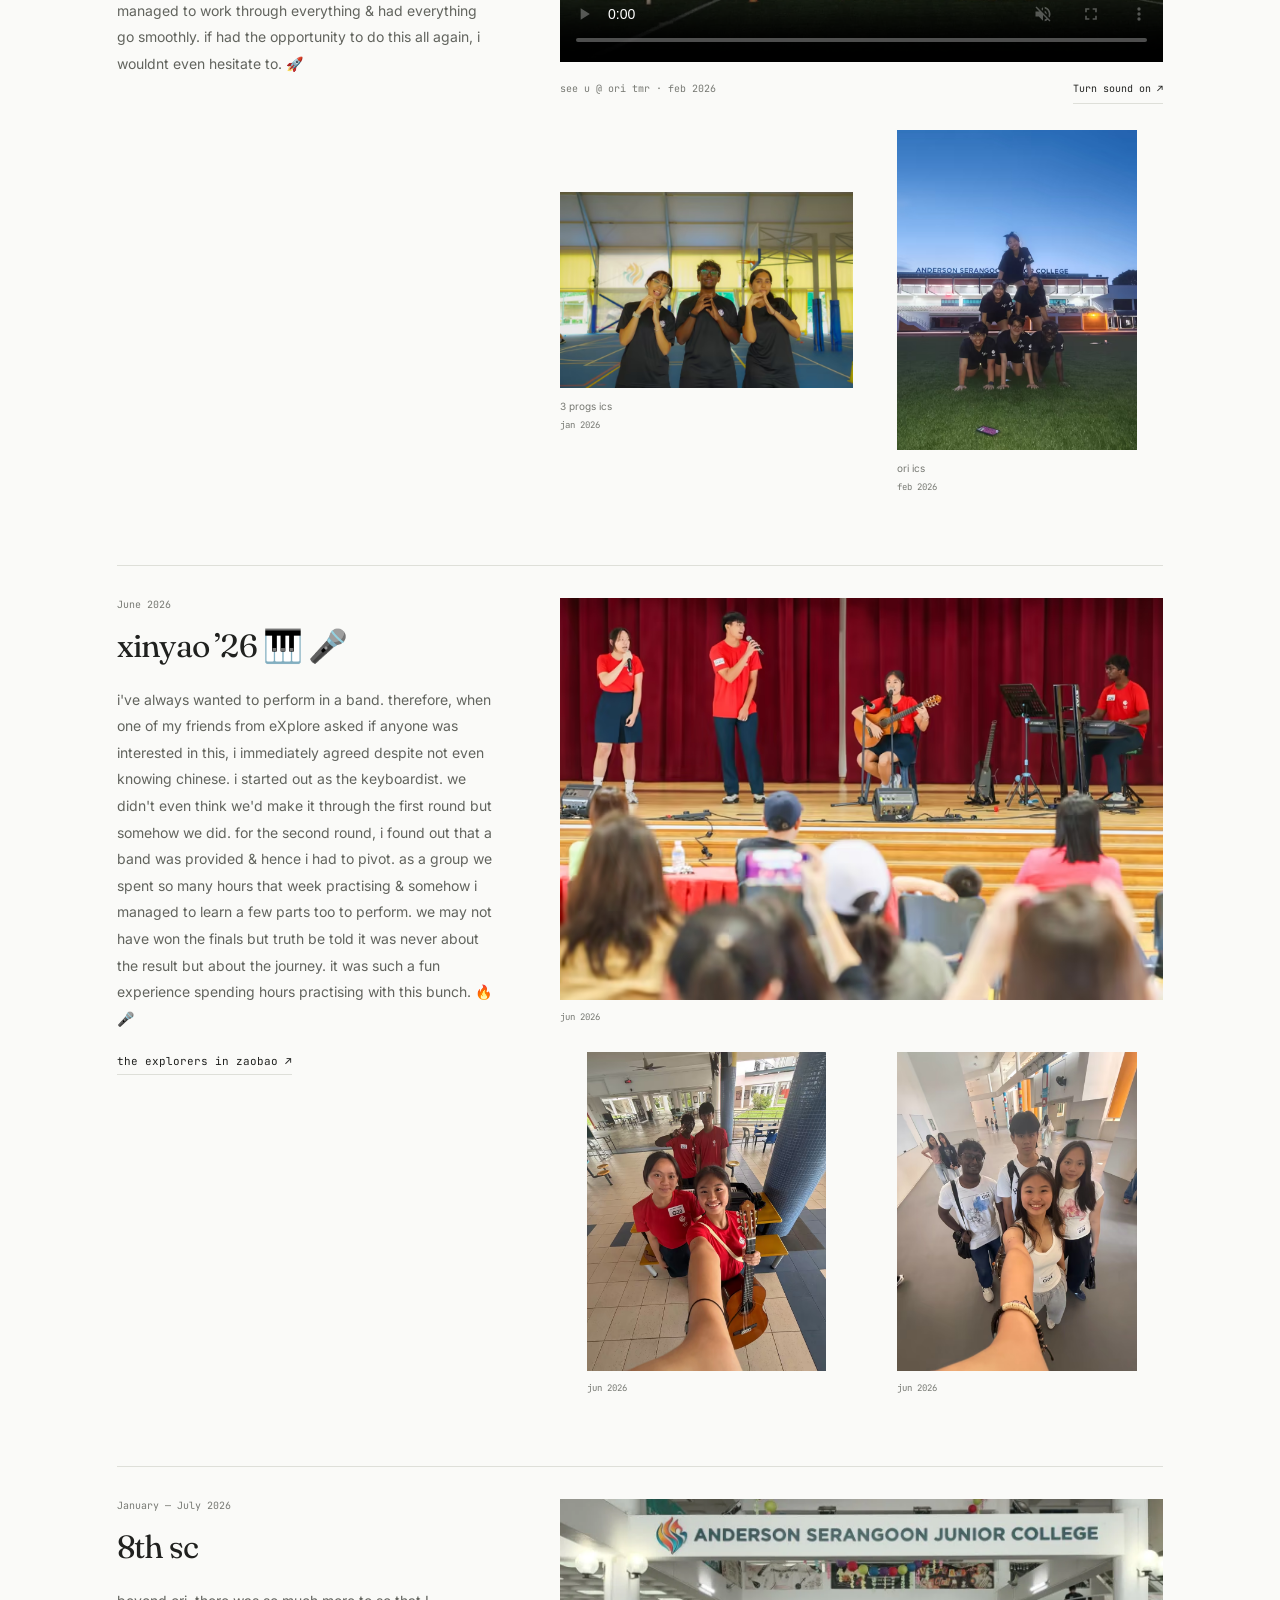
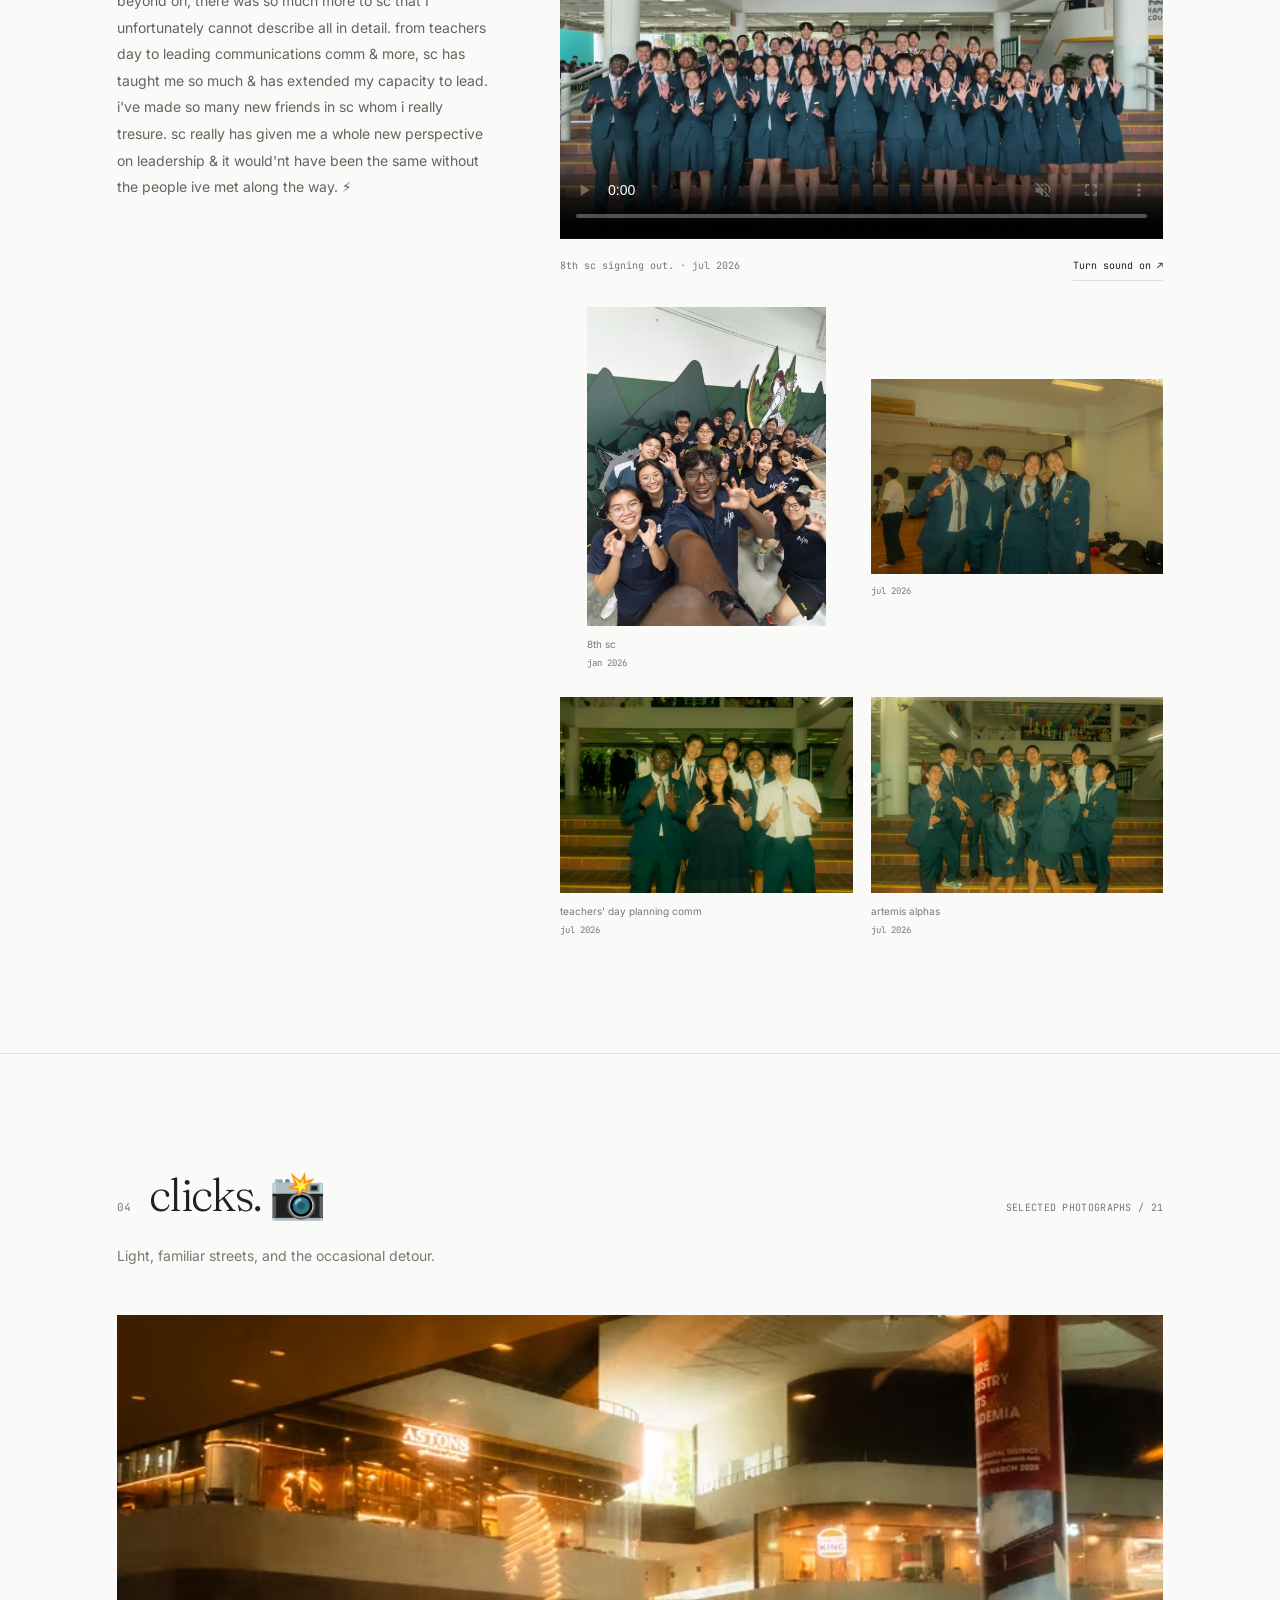
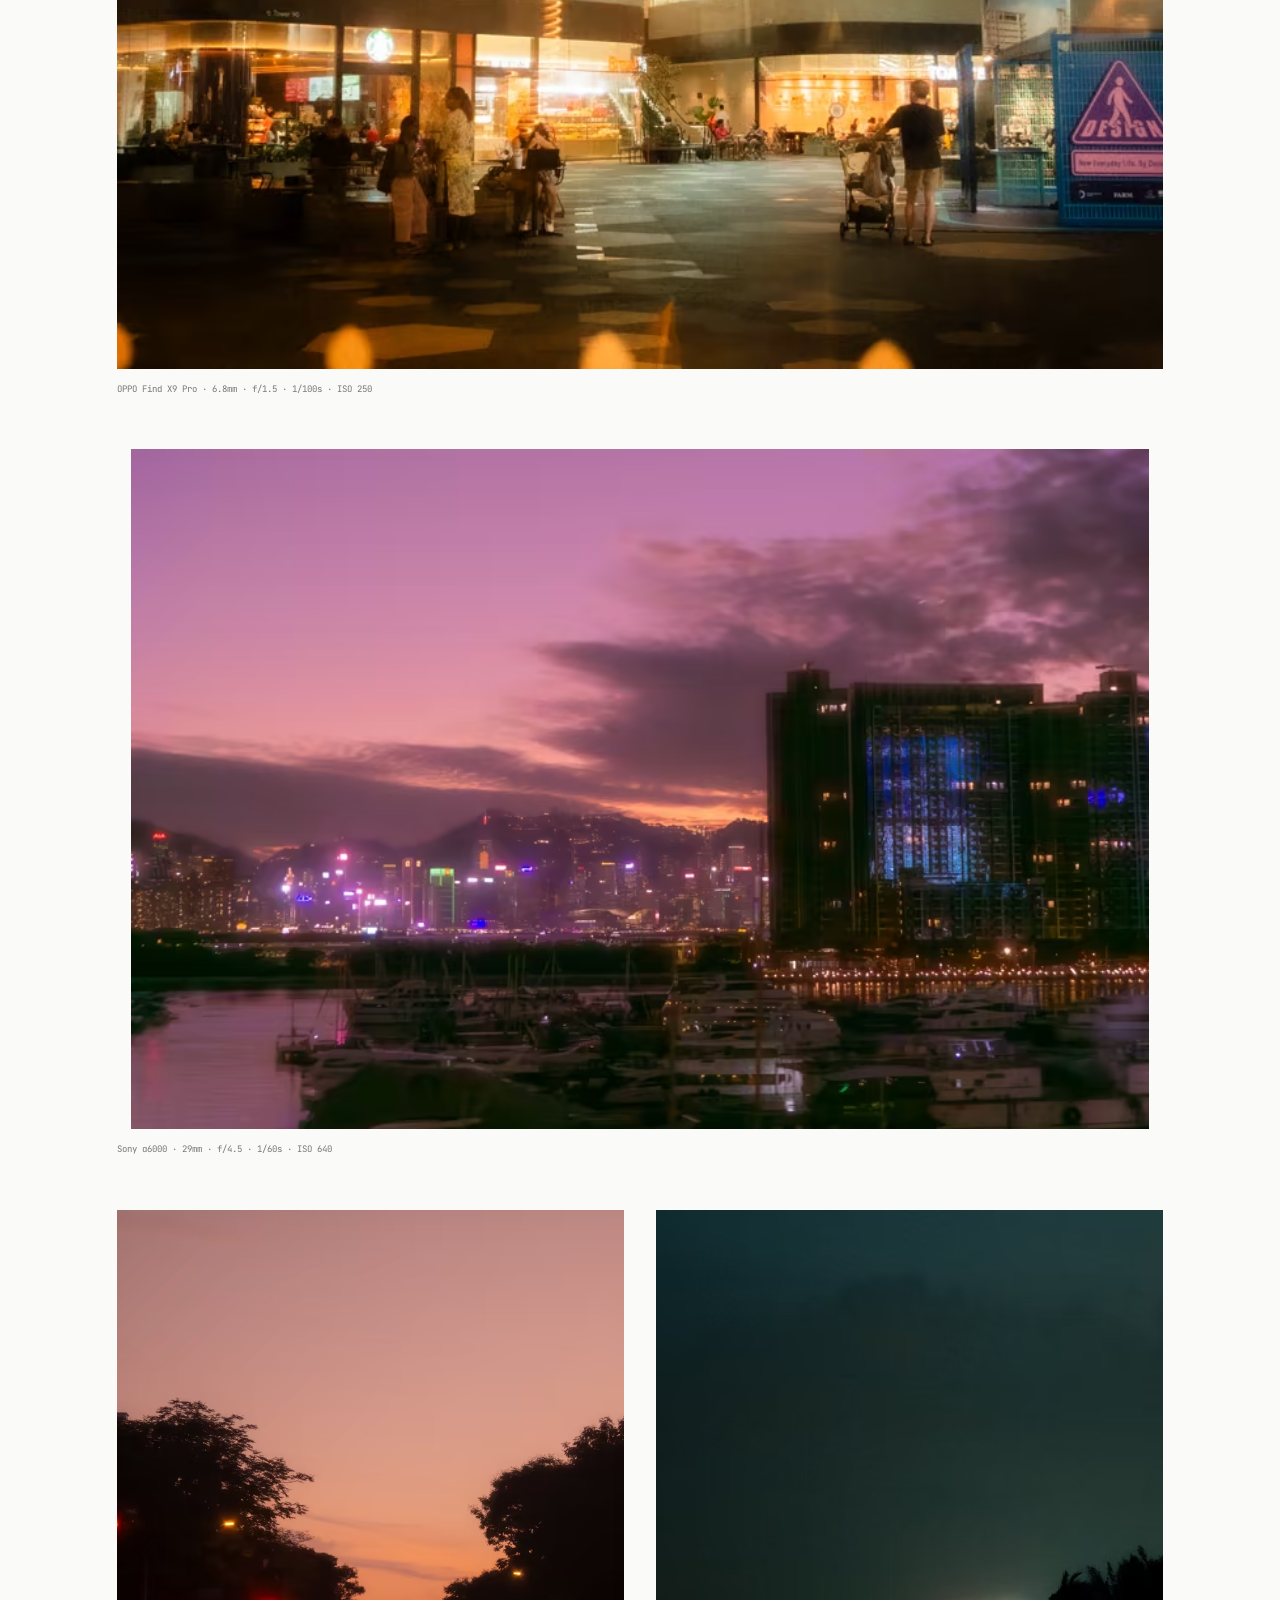
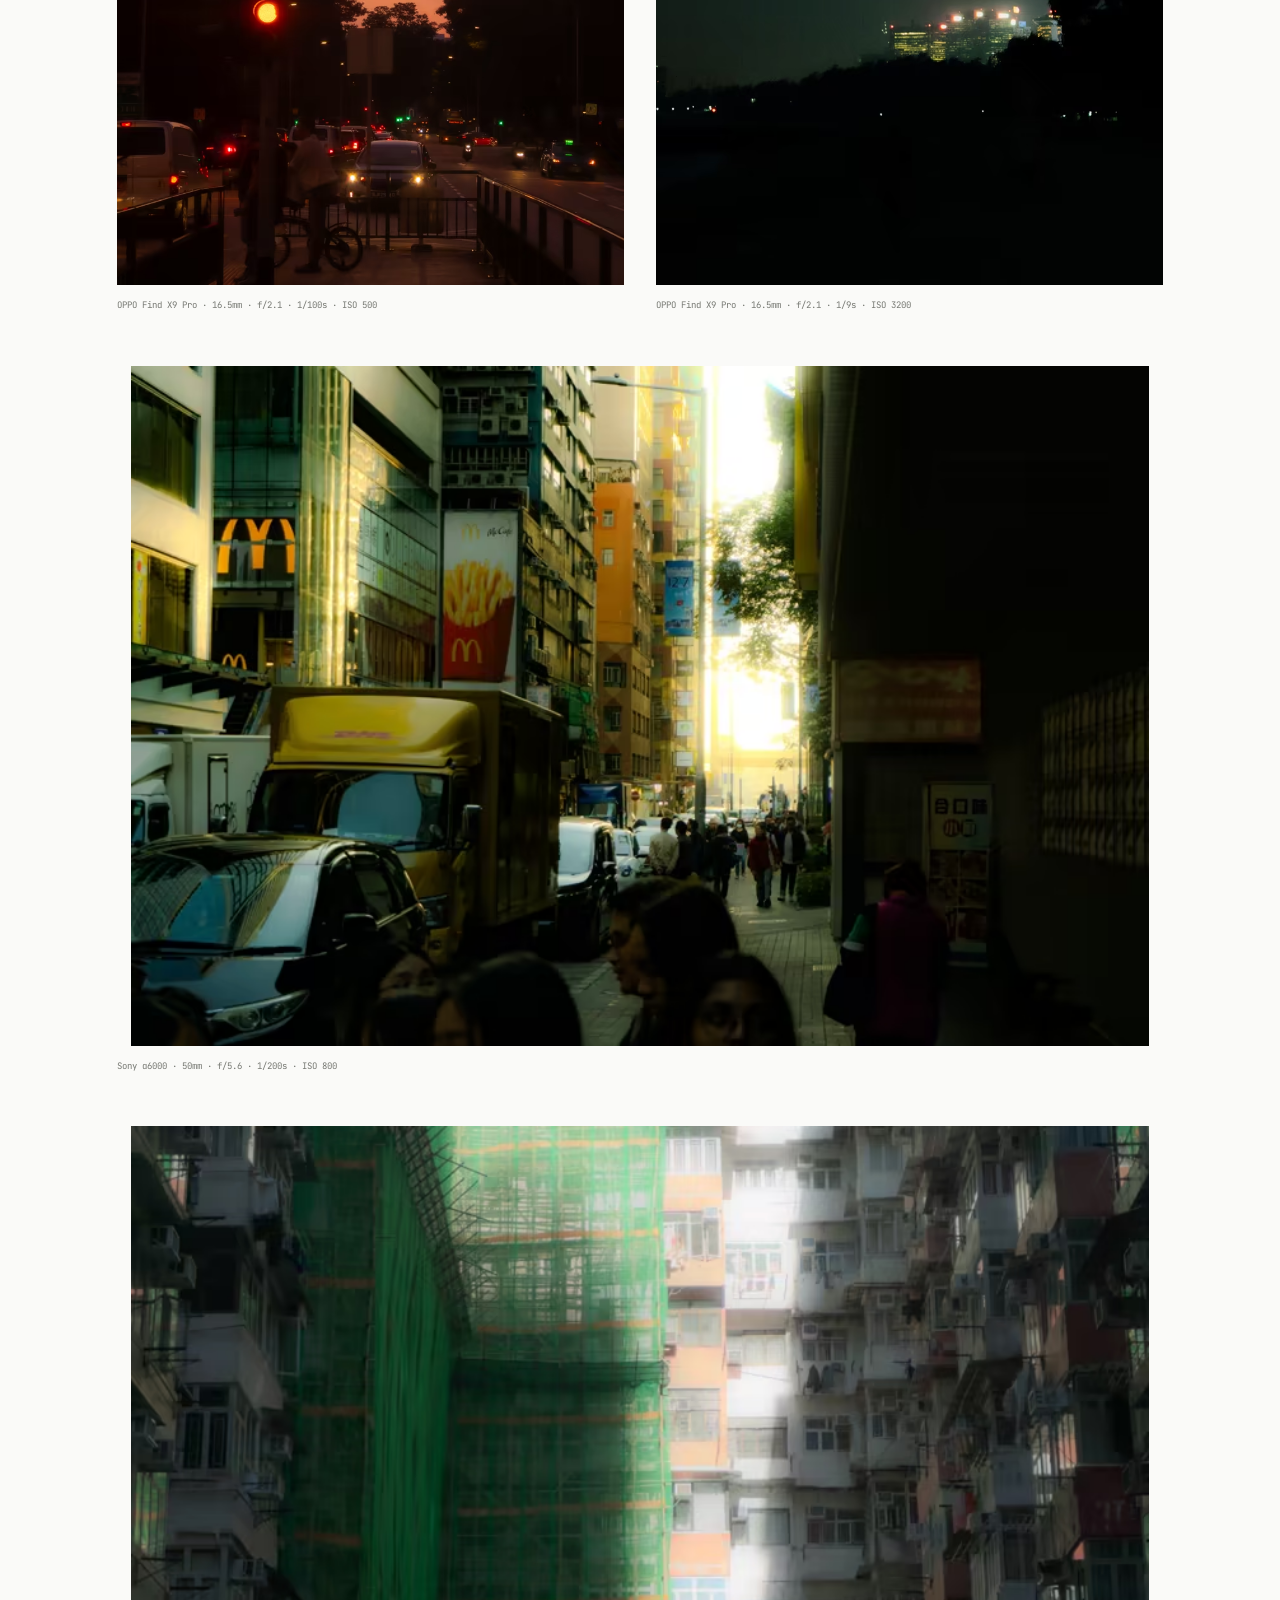
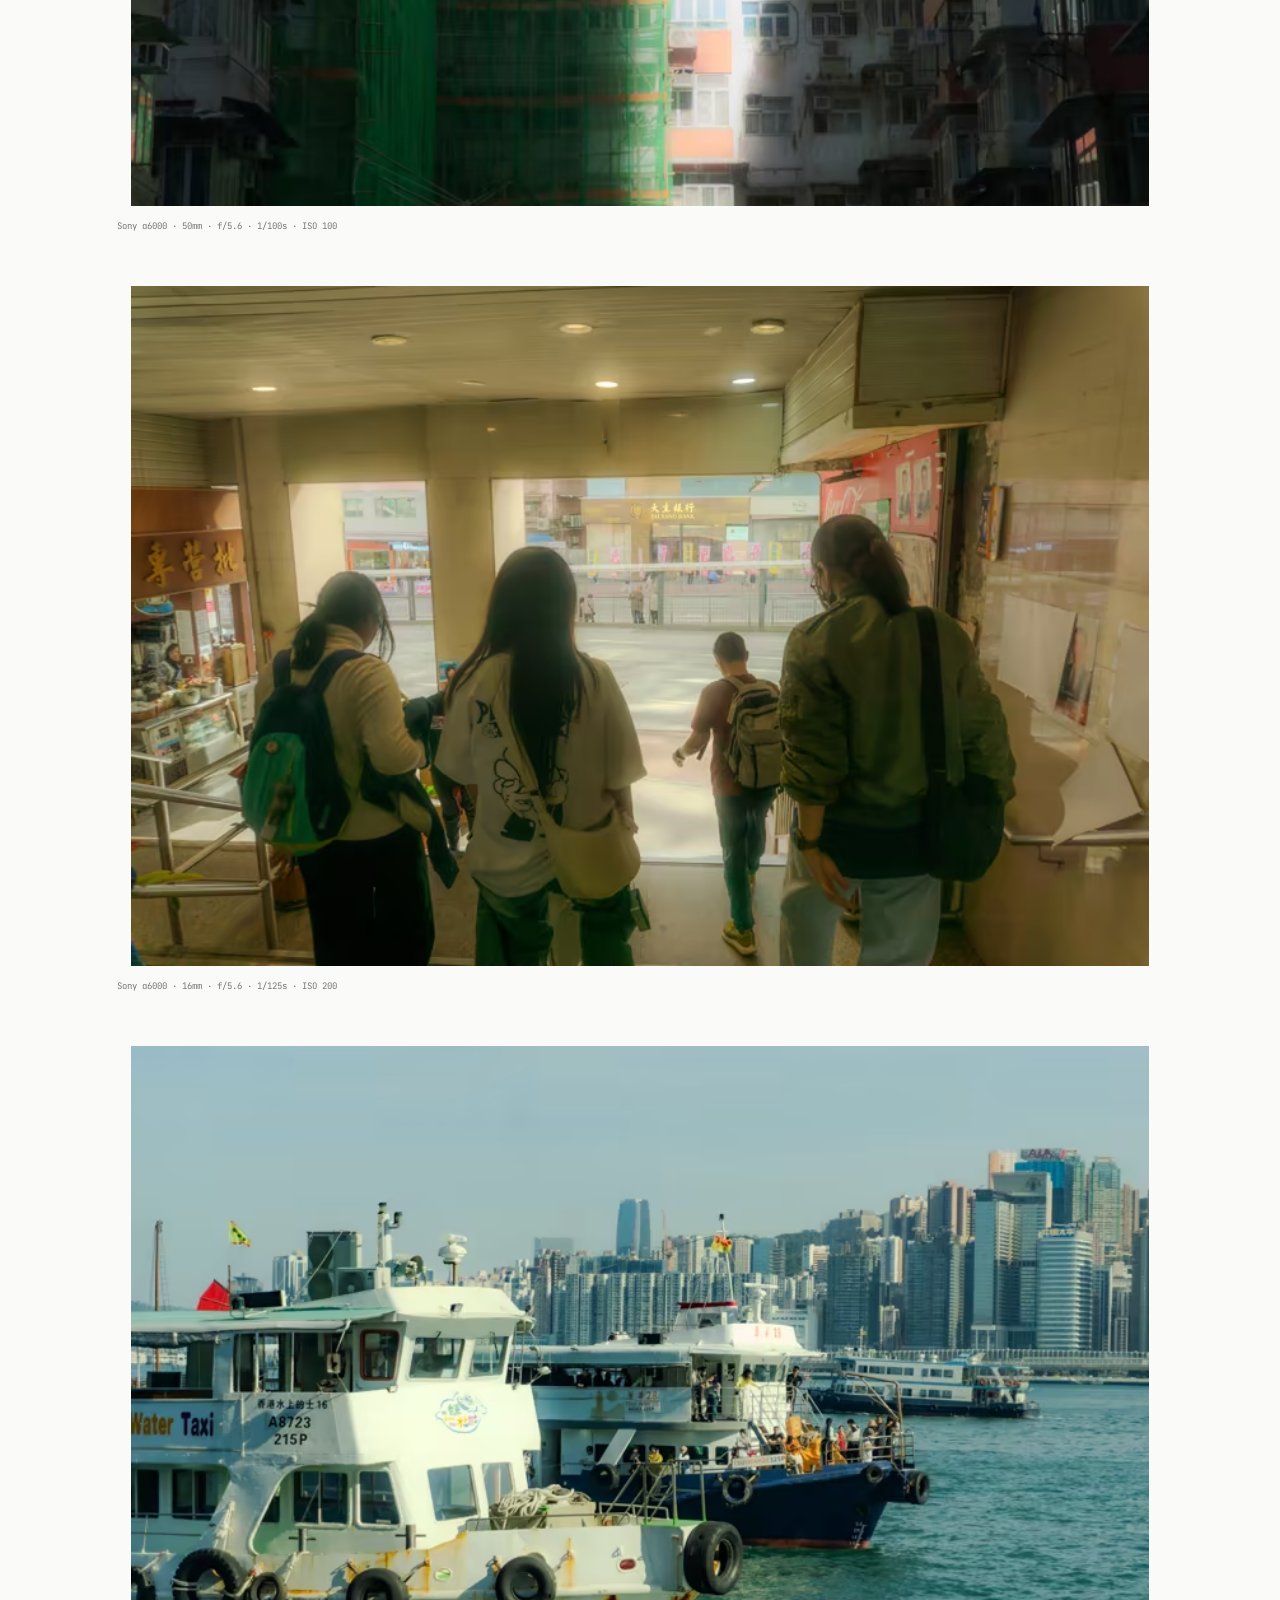
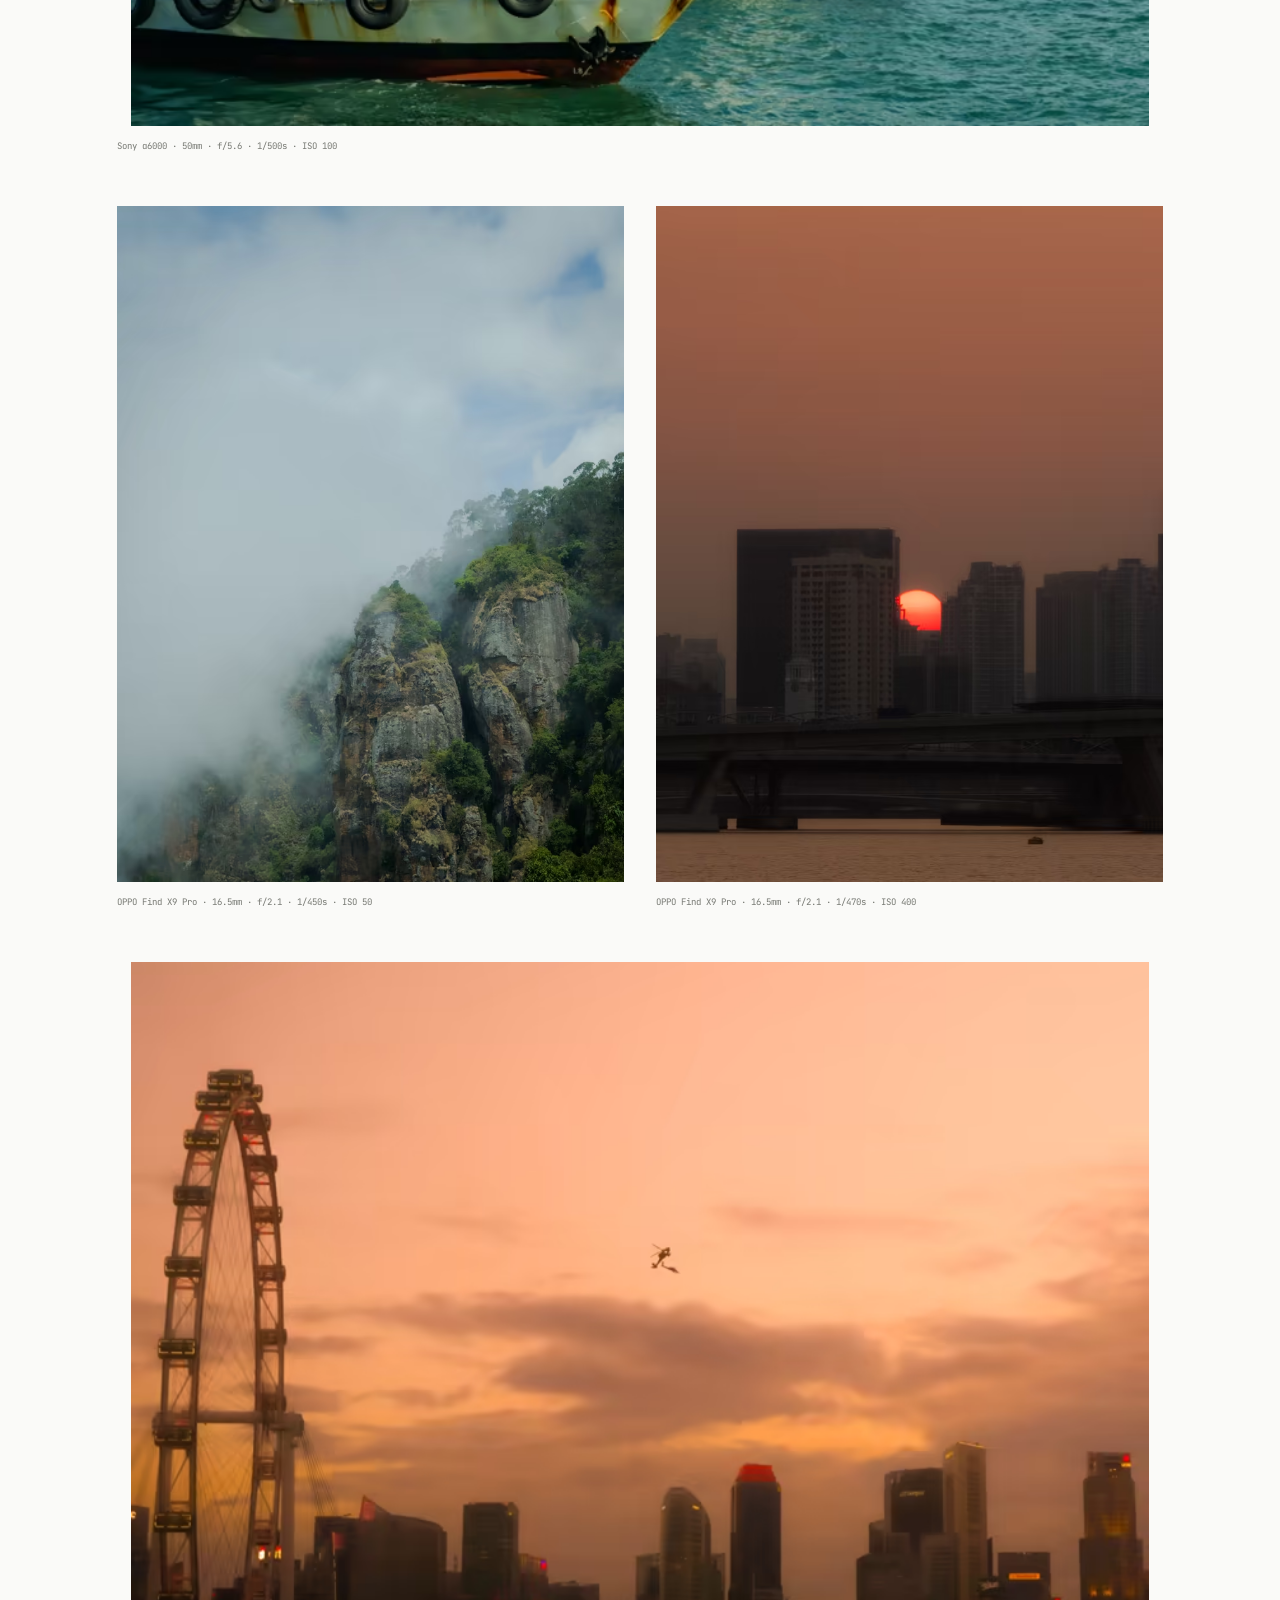
==== commit dd774f3e: "Add photos and landscape gallery layout" ====
--- a/index.html
+++ b/index.html
@@ -98,7 +98,7 @@
     <div class="wrap">
       <div class="section-head">
         <span class="idx">04</span>
-        <h2>clicks. 📸</h2><span class="section-note">Selected photographs / 14</span>
+        <h2>clicks. 📸</h2><span class="section-note">Selected photographs / 21</span>
       </div>
       <p class="section-intro">Light, familiar streets, and the occasional detour.</p>
       <div class="lens" id="lens-grid"></div>
--- a/css/styles.css
+++ b/css/styles.css
@@ -47,7 +47,7 @@
 .video-sound{padding:6px 0;white-space:nowrap;border-bottom:1px solid var(--hair);color:var(--ink)}
 .media-btn{display:block;width:100%;position:relative;overflow:hidden}.media-btn img{height:auto;max-width:100%;transition:filter .3s}.media-btn:hover img{filter:brightness(1.06)}
 /* Curated row order, with generous margins around the smaller frames. */
-.lens{display:grid;grid-template-columns:1fr 1fr;gap:52px 32px;align-items:center}.lens figure:first-child{grid-column:1/-1}.lens figure:nth-child(2),.lens figure:nth-child(3),.lens figure:nth-child(8),.lens figure:nth-child(11){width:82%;justify-self:center}.lens figure:last-child{width:min(100%,400px);justify-self:center}.lens img{width:100%;height:auto;max-height:680px;object-fit:contain}.exif{display:block;margin-top:12px;font:9px/1.8 var(--mono);color:var(--grey)}
+.lens{display:grid;grid-template-columns:1fr 1fr;gap:52px 32px;align-items:center}.lens__figure{width:100%;justify-self:center}.lens__landscape{grid-column:1/-1}.lens img{width:100%;height:auto;max-height:680px;object-fit:contain}.exif{display:block;margin-top:12px;font:9px/1.8 var(--mono);color:var(--grey)}
 .site-foot{padding-block:90px 30px;border-top:1px solid var(--hair)}.foot__lead{font:300 clamp(42px,6vw,72px) var(--serif);letter-spacing:-.035em}.foot__links{display:flex;gap:32px;margin-top:25px}.foot__links a{font:11px var(--mono);text-decoration:none;border-bottom:1px solid var(--hair);padding-bottom:5px}.foot__base{display:flex;justify-content:space-between;gap:16px;margin-top:70px;border-top:1px solid var(--hair);padding-top:20px;font:10px var(--mono);color:var(--grey)}
 .reveal{opacity:1}.js-ready .reveal{opacity:0;transform:translateY(14px);transition:opacity .65s var(--ease),transform .65s var(--ease)}.js-ready .reveal.is-in{opacity:1;transform:none}
 .lb{position:fixed;inset:0;width:100%;height:100dvh;z-index:100;background:#101110;color:#f5f5f3;display:grid;grid-template-rows:minmax(0,1fr) auto;padding:60px clamp(24px,5vw,70px) 24px}.lb[hidden]{display:none}.lb__stage{position:relative;min-width:0;min-height:0;overflow:hidden}.lb__stage img{position:absolute;inset:0;margin:auto;max-width:min(100%,var(--image-max-width,100%));max-height:min(100%,var(--image-max-height,100%));width:auto;height:auto;object-fit:contain}.lb__meta{display:flex;justify-content:space-between;flex-wrap:wrap;gap:12px;padding-top:22px;font:10px/1.8 var(--mono);color:#bdbeb9}.lb__meta a{color:#fff}.lb__close{position:absolute;right:28px;top:18px;padding:8px;font:11px var(--mono)}.lb__nav{position:absolute;top:50%;transform:translateY(-50%);font-size:24px;padding:16px;background:#10111099;border-radius:50%}.lb__nav--prev{left:8px}.lb__nav--next{right:8px}.lb__nav[hidden]{display:none}
